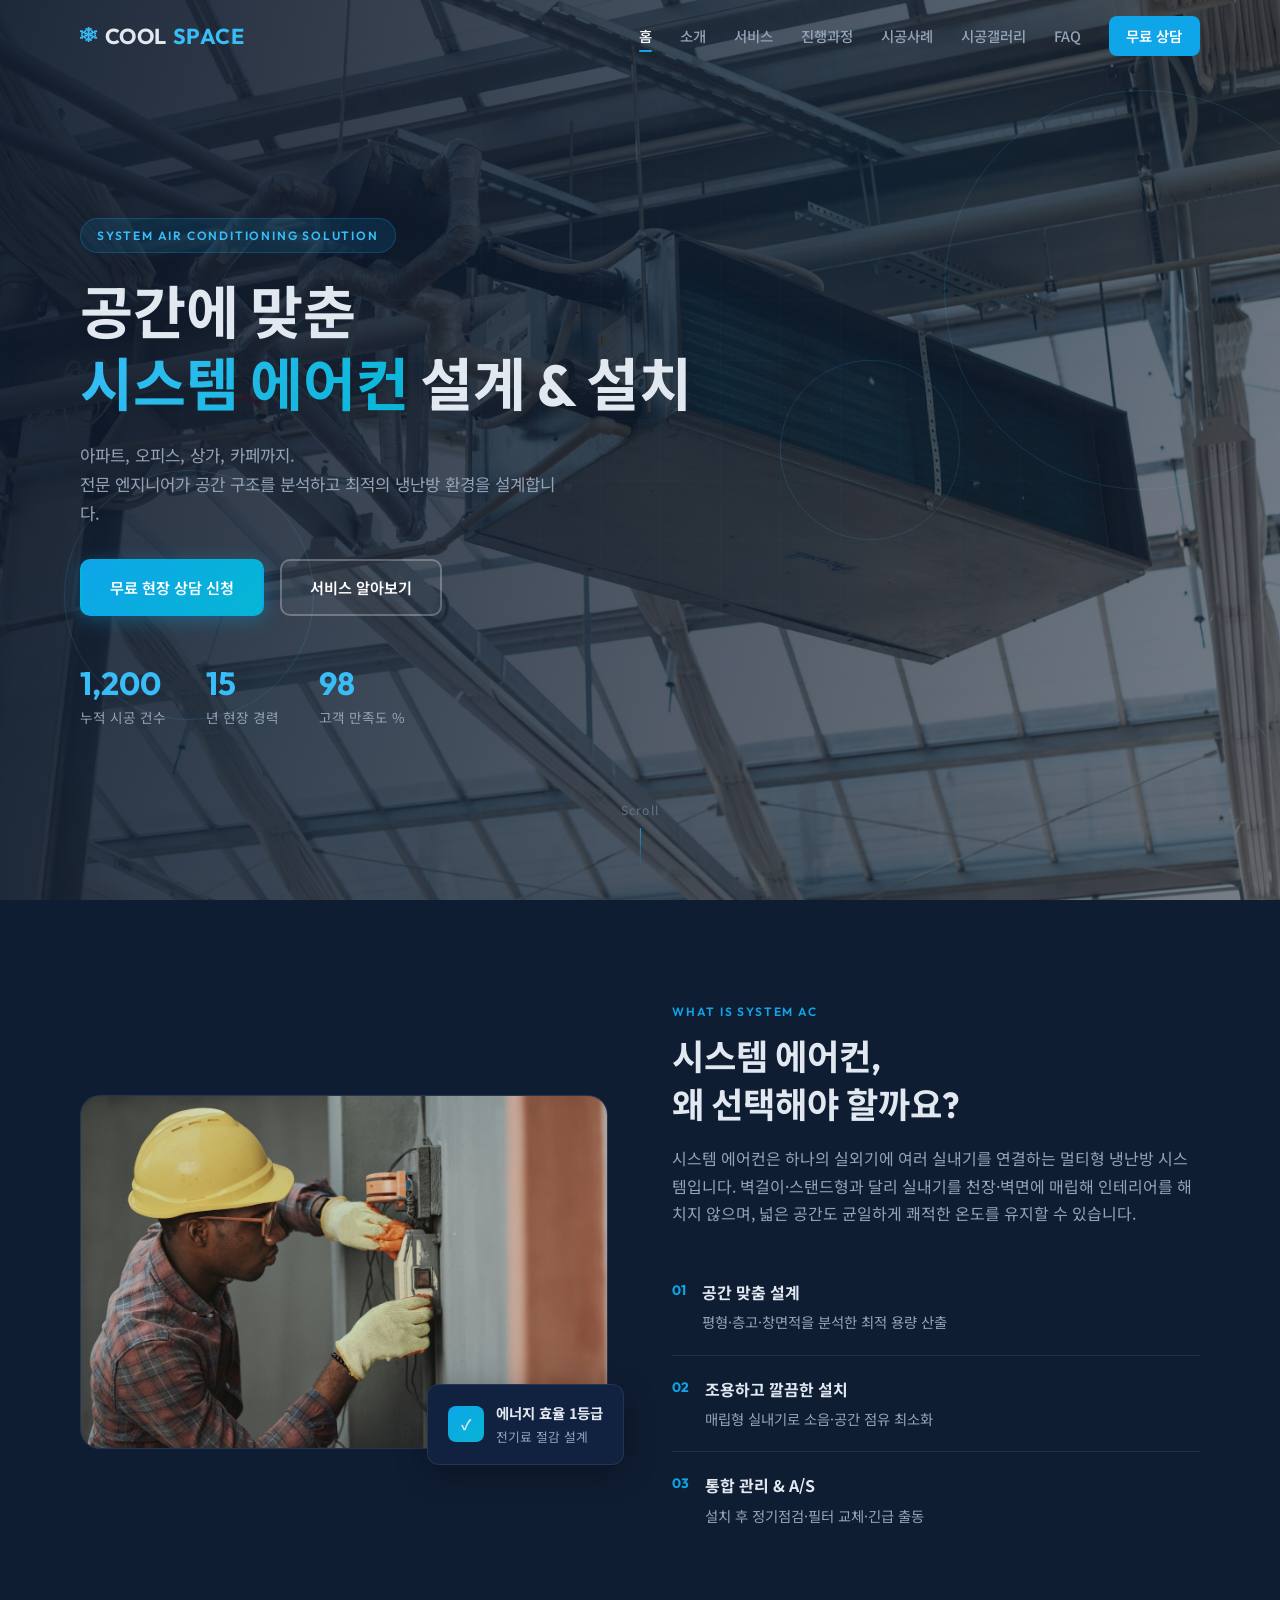
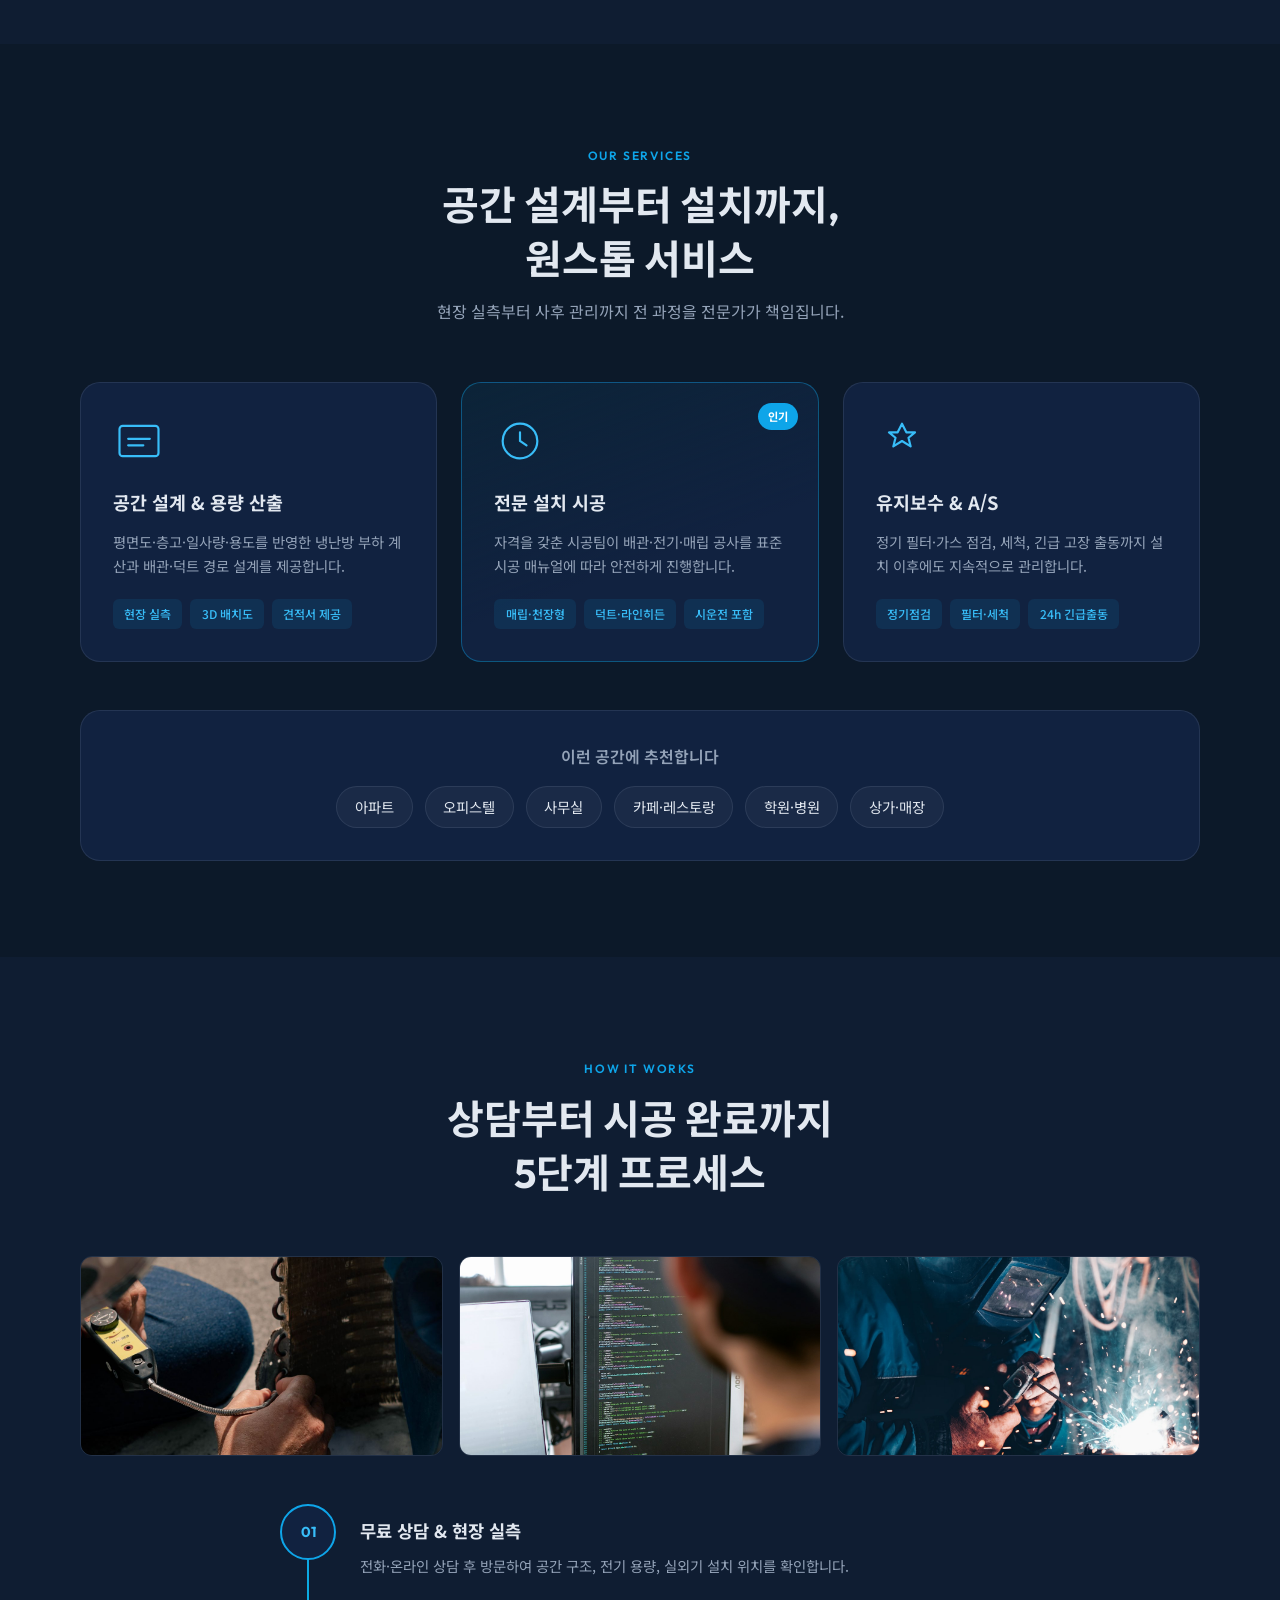
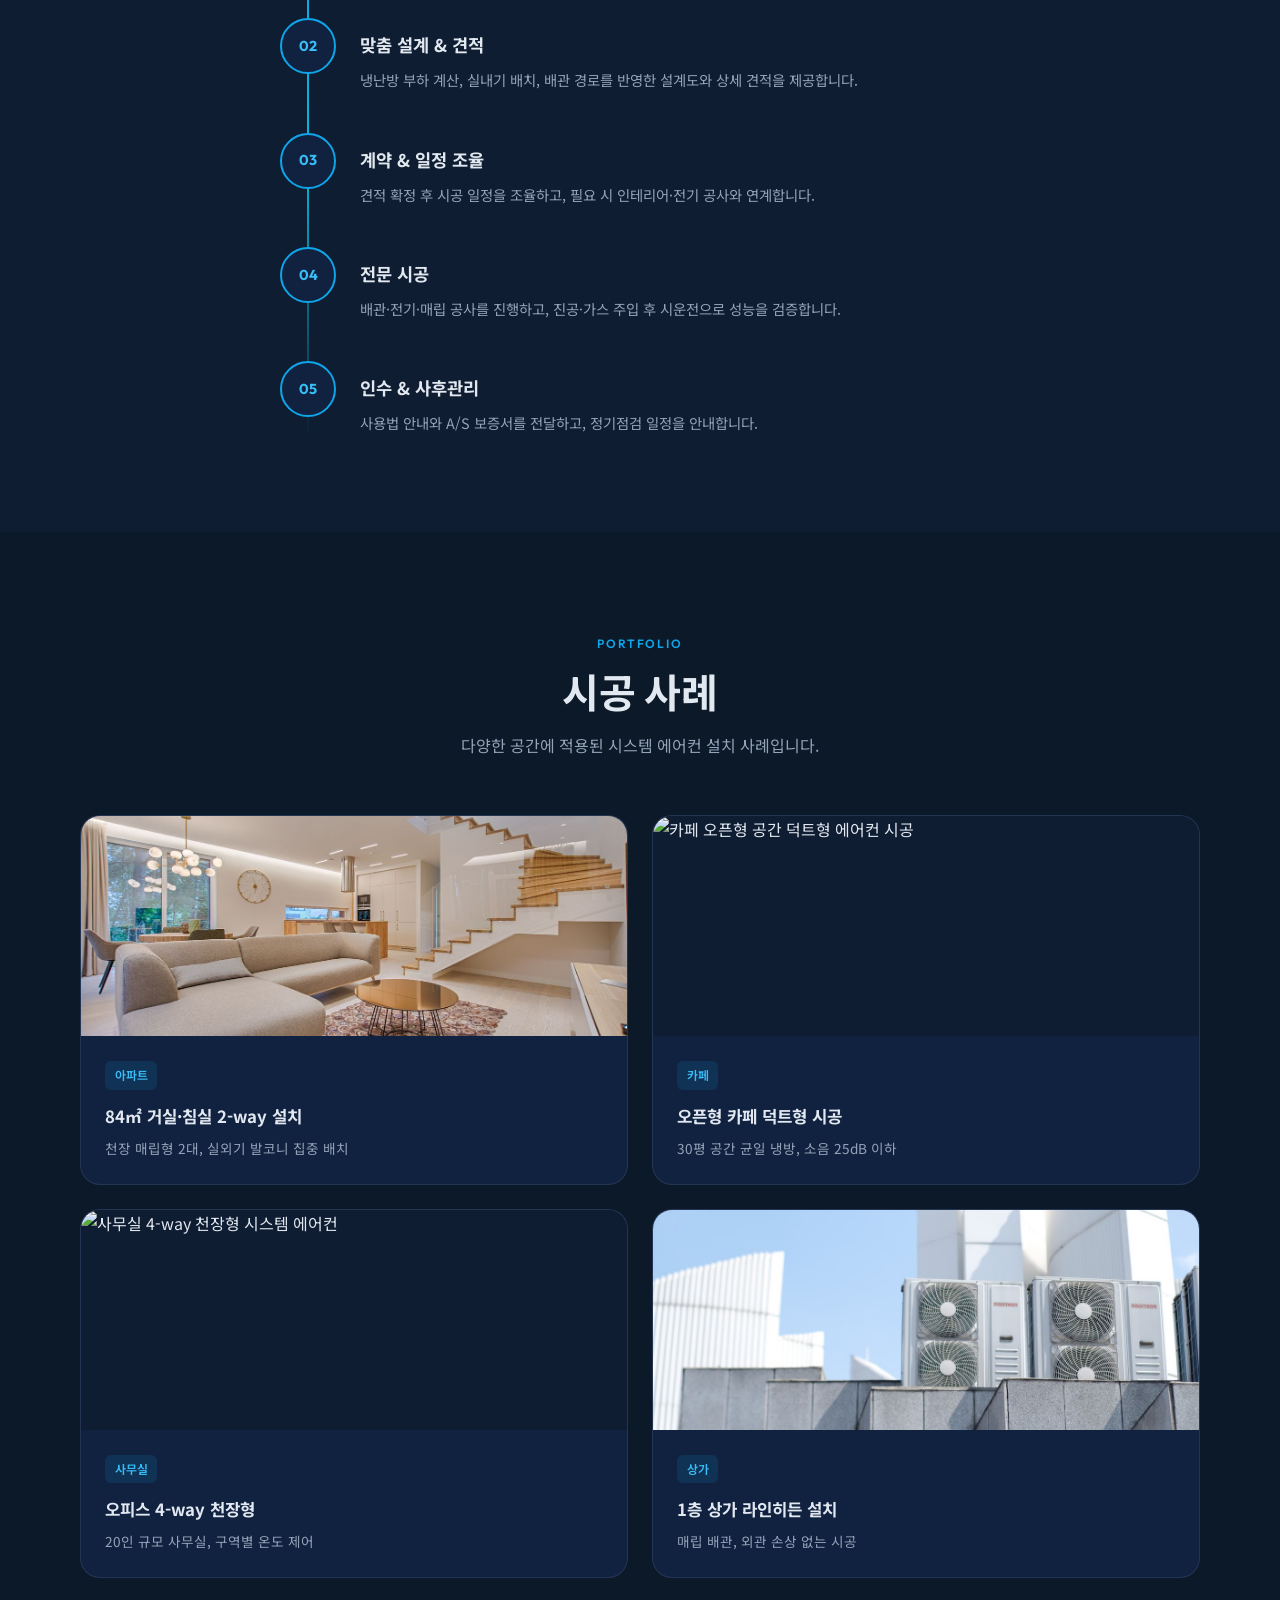
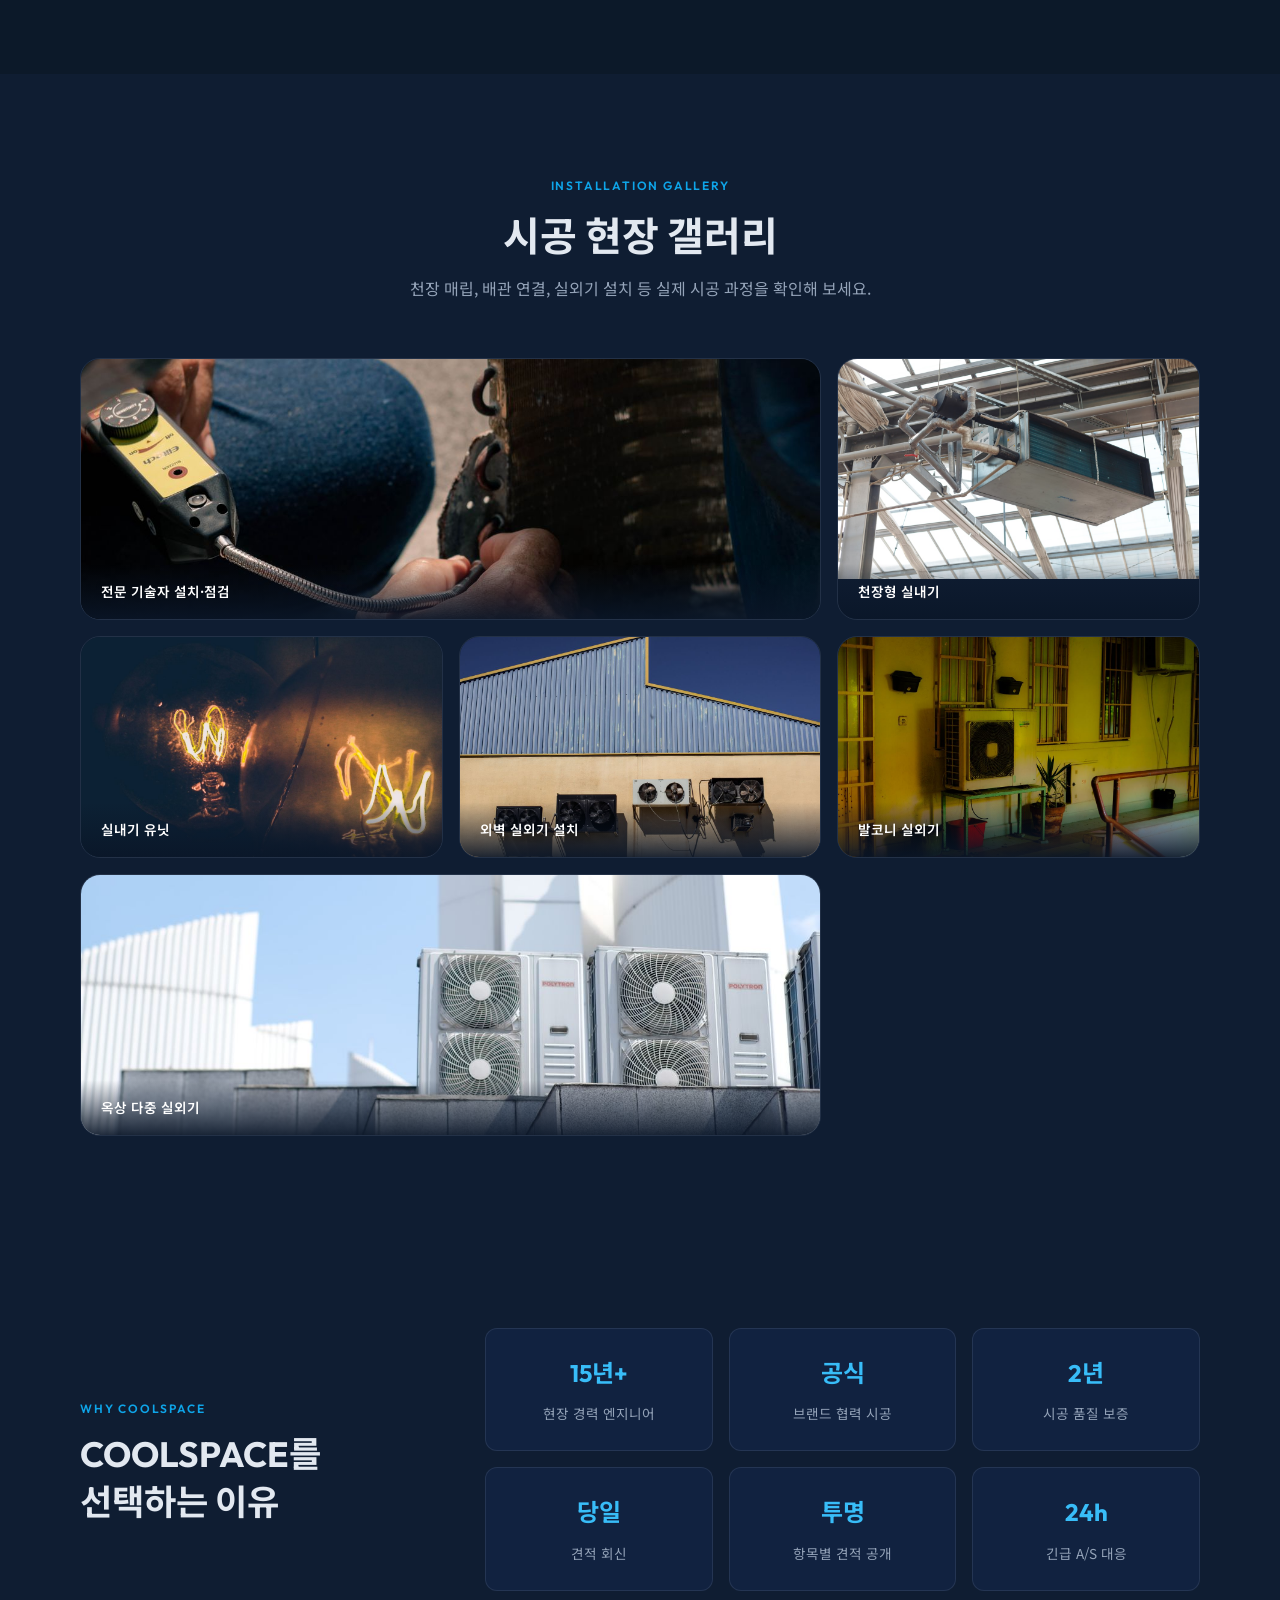
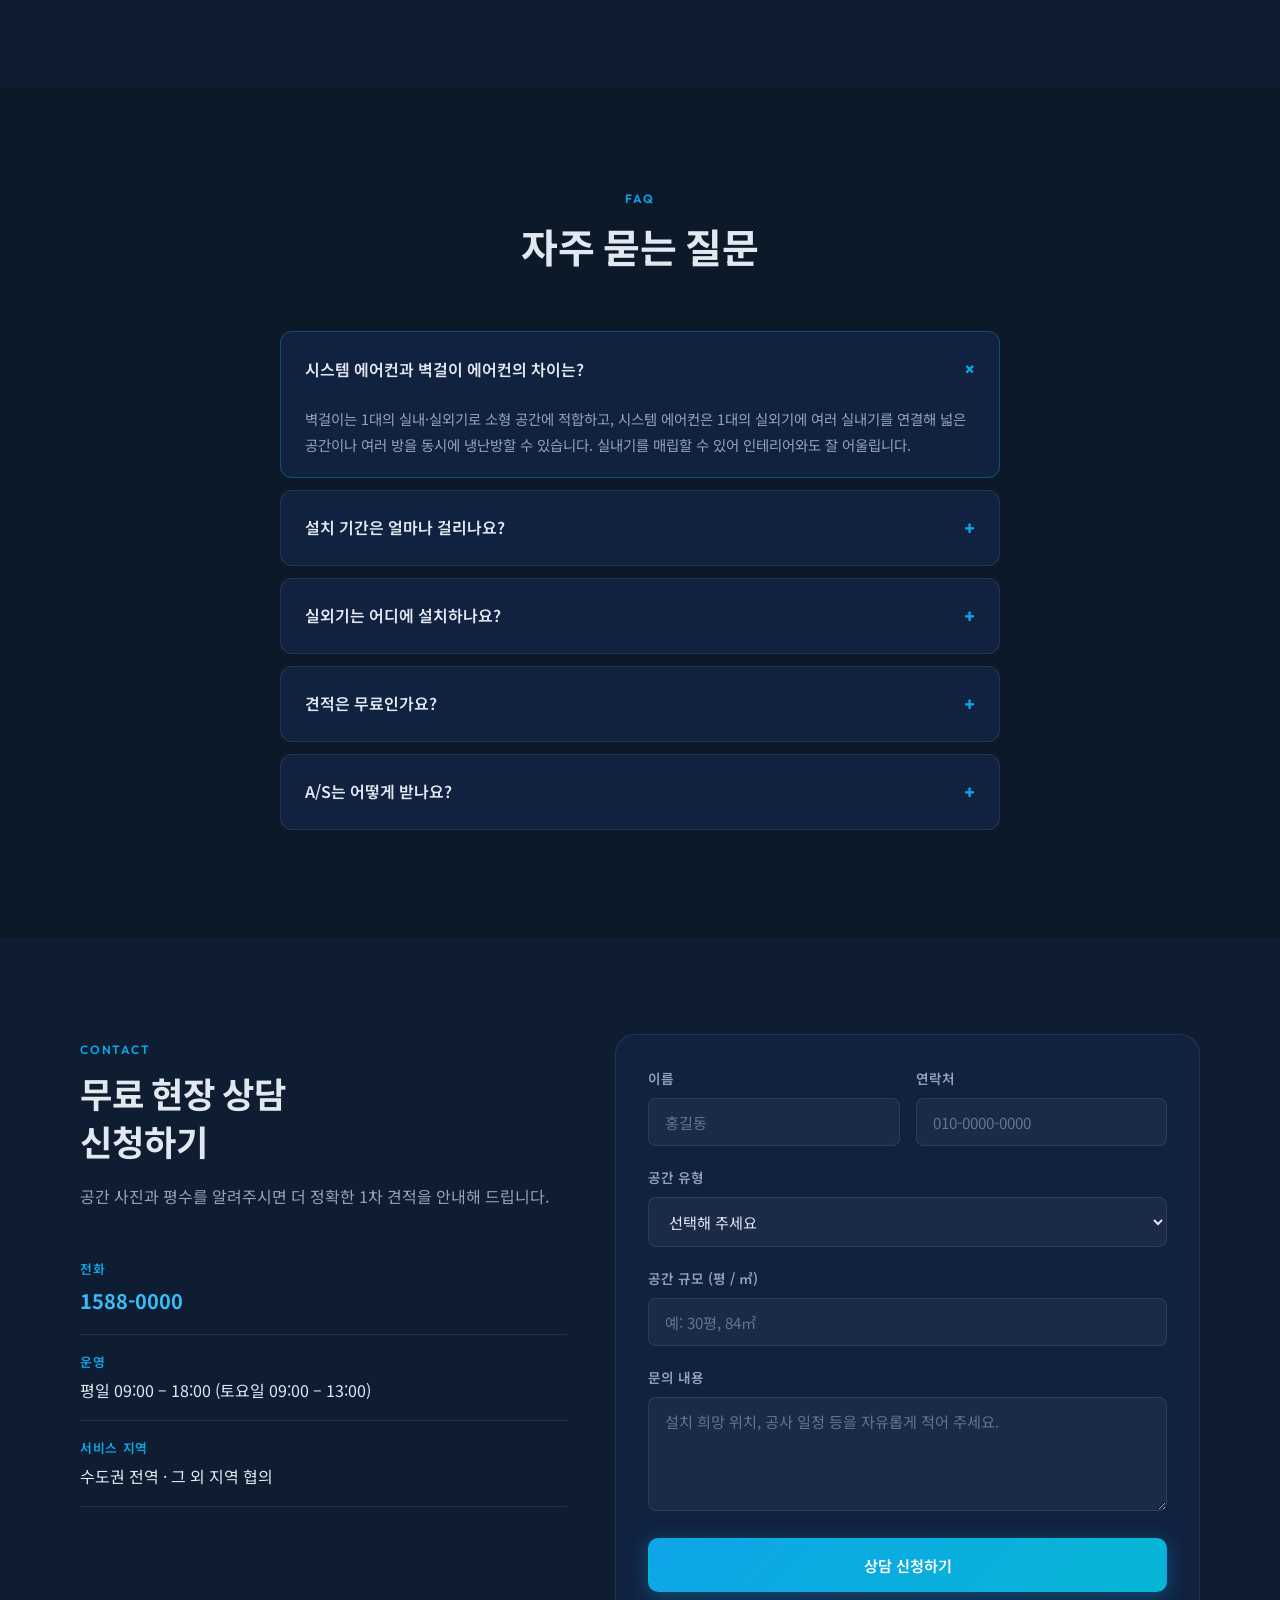
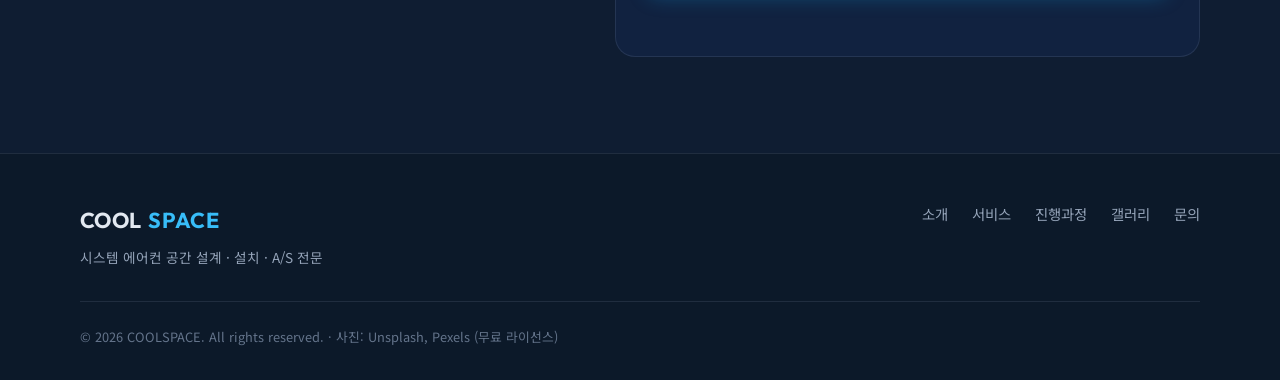
==== index.html @ fd76d3e7 "Add system air conditioner landing page with installation gallery." ====
<!DOCTYPE html>
<html lang="ko">
<head>
  <meta charset="UTF-8">
  <meta name="viewport" content="width=device-width, initial-scale=1.0">
  <meta name="description" content="시스템 에어컨 공간 설계부터 설치, A/S까지. 주거·상업 공간 맞춤 냉난방 솔루션을 제공합니다.">
  <title>시스템 에어컨 공간 설계 &amp; 설치 | COOLSPACE</title>
  <link rel="preconnect" href="https://fonts.googleapis.com">
  <link rel="preconnect" href="https://fonts.gstatic.com" crossorigin>
  <link href="https://fonts.googleapis.com/css2?family=Noto+Sans+KR:wght@400;500;600;700;900&family=Outfit:wght@400;500;600;700&display=swap" rel="stylesheet">
  <link rel="stylesheet" href="style.css">
</head>
<body>
  <header class="header" id="header">
    <div class="container header-inner">
      <a href="#home" class="logo">
        <span class="logo-icon" aria-hidden="true">❄</span>
        COOL<span>SPACE</span>
      </a>
      <button class="menu-toggle" id="menuToggle" aria-label="메뉴 열기" aria-expanded="false">
        <span></span>
        <span></span>
        <span></span>
      </button>
      <nav class="nav" id="nav">
        <a href="#home" class="nav-link active">홈</a>
        <a href="#about" class="nav-link">소개</a>
        <a href="#services" class="nav-link">서비스</a>
        <a href="#process" class="nav-link">진행과정</a>
        <a href="#portfolio" class="nav-link">시공사례</a>
        <a href="#gallery" class="nav-link">시공갤러리</a>
        <a href="#faq" class="nav-link">FAQ</a>
        <a href="#contact" class="nav-link nav-cta">무료 상담</a>
      </nav>
    </div>
  </header>

  <main>
    <section id="home" class="hero">
      <div class="hero-bg" aria-hidden="true">
        <img class="hero-photo" src="images/hero.jpg" alt="천장형 HVAC 시스템 에어컨 실내기 설치">
        <div class="hero-gradient"></div>
        <div class="hero-grid"></div>
        <div class="air-flow air-flow-1"></div>
        <div class="air-flow air-flow-2"></div>
        <div class="air-flow air-flow-3"></div>
      </div>
      <div class="container hero-content">
        <p class="hero-badge">SYSTEM AIR CONDITIONING SOLUTION</p>
        <h1>공간에 맞춘<br><em>시스템 에어컨</em> 설계 &amp; 설치</h1>
        <p class="hero-desc">
          아파트, 오피스, 상가, 카페까지.<br>
          전문 엔지니어가 공간 구조를 분석하고 최적의 냉난방 환경을 설계합니다.
        </p>
        <div class="hero-actions">
          <a href="#contact" class="btn btn-primary">무료 현장 상담 신청</a>
          <a href="#services" class="btn btn-outline">서비스 알아보기</a>
        </div>
        <div class="hero-stats">
          <div class="stat">
            <strong data-count="1200">0</strong>
            <span>누적 시공 건수</span>
          </div>
          <div class="stat">
            <strong data-count="15">0</strong>
            <span>년 현장 경력</span>
          </div>
          <div class="stat">
            <strong data-count="98">0</strong>
            <span>고객 만족도 %</span>
          </div>
        </div>
      </div>
      <div class="scroll-hint">
        <span>Scroll</span>
        <div class="scroll-line"></div>
      </div>
    </section>

    <section id="about" class="section about">
      <div class="container">
        <div class="about-grid">
          <div class="about-visual">
            <div class="about-card about-card-main">
              <img class="about-photo" src="images/about-ceiling.jpg" alt="천장 매립형 시스템 에어컨 실내기 설치" loading="lazy">
            </div>
            <div class="about-card about-card-float">
              <span class="float-icon">✓</span>
              <div>
                <strong>에너지 효율 1등급</strong>
                <p>전기료 절감 설계</p>
              </div>
            </div>
          </div>
          <div class="about-text">
            <span class="section-label">WHAT IS SYSTEM AC</span>
            <h2>시스템 에어컨,<br>왜 선택해야 할까요?</h2>
            <p>
              시스템 에어컨은 하나의 실외기에 여러 실내기를 연결하는
              멀티형 냉난방 시스템입니다. 벽걸이·스탠드형과 달리
              실내기를 천장·벽면에 매립해 인테리어를 해치지 않으며,
              넓은 공간도 균일하게 쾌적한 온도를 유지할 수 있습니다.
            </p>
            <ul class="about-list">
              <li>
                <span class="list-icon">01</span>
                <div>
                  <strong>공간 맞춤 설계</strong>
                  <p>평형·층고·창면적을 분석한 최적 용량 산출</p>
                </div>
              </li>
              <li>
                <span class="list-icon">02</span>
                <div>
                  <strong>조용하고 깔끔한 설치</strong>
                  <p>매립형 실내기로 소음·공간 점유 최소화</p>
                </div>
              </li>
              <li>
                <span class="list-icon">03</span>
                <div>
                  <strong>통합 관리 &amp; A/S</strong>
                  <p>설치 후 정기점검·필터 교체·긴급 출동</p>
                </div>
              </li>
            </ul>
          </div>
        </div>
      </div>
    </section>

    <section id="services" class="section services">
      <div class="container">
        <div class="section-header">
          <span class="section-label">OUR SERVICES</span>
          <h2>공간 설계부터 설치까지,<br>원스톱 서비스</h2>
          <p>현장 실측부터 사후 관리까지 전 과정을 전문가가 책임집니다.</p>
        </div>
        <div class="services-grid">
          <article class="service-card">
            <div class="service-icon">
              <svg viewBox="0 0 48 48" fill="none" aria-hidden="true">
                <rect x="6" y="10" width="36" height="28" rx="3" stroke="currentColor" stroke-width="2"/>
                <path d="M14 22h20M14 28h14" stroke="currentColor" stroke-width="2" stroke-linecap="round"/>
              </svg>
            </div>
            <h3>공간 설계 &amp; 용량 산출</h3>
            <p>평면도·층고·일사량·용도를 반영한 냉난방 부하 계산과 배관·덕트 경로 설계를 제공합니다.</p>
            <ul class="service-tags">
              <li>현장 실측</li>
              <li>3D 배치도</li>
              <li>견적서 제공</li>
            </ul>
          </article>
          <article class="service-card featured">
            <div class="service-badge">인기</div>
            <div class="service-icon">
              <svg viewBox="0 0 48 48" fill="none" aria-hidden="true">
                <circle cx="24" cy="24" r="16" stroke="currentColor" stroke-width="2"/>
                <path d="M24 16v8l6 4" stroke="currentColor" stroke-width="2" stroke-linecap="round"/>
              </svg>
            </div>
            <h3>전문 설치 시공</h3>
            <p>자격을 갖춘 시공팀이 배관·전기·매립 공사를 표준 시공 매뉴얼에 따라 안전하게 진행합니다.</p>
            <ul class="service-tags">
              <li>매립·천장형</li>
              <li>덕트·라인히든</li>
              <li>시운전 포함</li>
            </ul>
          </article>
          <article class="service-card">
            <div class="service-icon">
              <svg viewBox="0 0 48 48" fill="none" aria-hidden="true">
                <path d="M24 8l4 8h8l-6 5 2 8-8-5-8 5 2-8-6-5h8z" stroke="currentColor" stroke-width="2" stroke-linejoin="round"/>
              </svg>
            </div>
            <h3>유지보수 &amp; A/S</h3>
            <p>정기 필터·가스 점검, 세척, 긴급 고장 출동까지 설치 이후에도 지속적으로 관리합니다.</p>
            <ul class="service-tags">
              <li>정기점검</li>
              <li>필터·세척</li>
              <li>24h 긴급출동</li>
            </ul>
          </article>
        </div>
        <div class="space-types">
          <h3>이런 공간에 추천합니다</h3>
          <div class="space-tags">
            <span>아파트</span>
            <span>오피스텔</span>
            <span>사무실</span>
            <span>카페·레스토랑</span>
            <span>학원·병원</span>
            <span>상가·매장</span>
          </div>
        </div>
      </div>
    </section>

    <section id="process" class="section process">
      <div class="container">
        <div class="section-header">
          <span class="section-label">HOW IT WORKS</span>
          <h2>상담부터 시공 완료까지<br>5단계 프로세스</h2>
        </div>
        <div class="process-showcase">
          <img src="images/process-install.jpg" alt="전문 기술자의 시스템 에어컨 설치 작업" loading="lazy">
          <img src="images/process-duct.jpg" alt="배관 및 덕트 연결 시공" loading="lazy">
          <img src="images/duct-work.jpg" alt="천장 내부 배관 매립 작업" loading="lazy">
        </div>
        <div class="process-timeline">
          <div class="process-step">
            <div class="step-num">01</div>
            <div class="step-content">
              <h3>무료 상담 &amp; 현장 실측</h3>
              <p>전화·온라인 상담 후 방문하여 공간 구조, 전기 용량, 실외기 설치 위치를 확인합니다.</p>
            </div>
          </div>
          <div class="process-step">
            <div class="step-num">02</div>
            <div class="step-content">
              <h3>맞춤 설계 &amp; 견적</h3>
              <p>냉난방 부하 계산, 실내기 배치, 배관 경로를 반영한 설계도와 상세 견적을 제공합니다.</p>
            </div>
          </div>
          <div class="process-step">
            <div class="step-num">03</div>
            <div class="step-content">
              <h3>계약 &amp; 일정 조율</h3>
              <p>견적 확정 후 시공 일정을 조율하고, 필요 시 인테리어·전기 공사와 연계합니다.</p>
            </div>
          </div>
          <div class="process-step">
            <div class="step-num">04</div>
            <div class="step-content">
              <h3>전문 시공</h3>
              <p>배관·전기·매립 공사를 진행하고, 진공·가스 주입 후 시운전으로 성능을 검증합니다.</p>
            </div>
          </div>
          <div class="process-step">
            <div class="step-num">05</div>
            <div class="step-content">
              <h3>인수 &amp; 사후관리</h3>
              <p>사용법 안내와 A/S 보증서를 전달하고, 정기점검 일정을 안내합니다.</p>
            </div>
          </div>
        </div>
      </div>
    </section>

    <section id="portfolio" class="section portfolio">
      <div class="container">
        <div class="section-header">
          <span class="section-label">PORTFOLIO</span>
          <h2>시공 사례</h2>
          <p>다양한 공간에 적용된 시스템 에어컨 설치 사례입니다.</p>
        </div>
        <div class="portfolio-grid">
          <article class="portfolio-item">
            <img class="portfolio-img" src="images/portfolio-apartment.jpg" alt="아파트 거실 천장형 시스템 에어컨 설치" loading="lazy">
            <div class="portfolio-info">
              <span class="portfolio-tag">아파트</span>
              <h3>84㎡ 거실·침실 2-way 설치</h3>
              <p>천장 매립형 2대, 실외기 발코니 집중 배치</p>
            </div>
          </article>
          <article class="portfolio-item">
            <img class="portfolio-img" src="images/portfolio-cafe.jpg" alt="카페 오픈형 공간 덕트형 에어컨 시공" loading="lazy">
            <div class="portfolio-info">
              <span class="portfolio-tag">카페</span>
              <h3>오픈형 카페 덕트형 시공</h3>
              <p>30평 공간 균일 냉방, 소음 25dB 이하</p>
            </div>
          </article>
          <article class="portfolio-item">
            <img class="portfolio-img" src="images/portfolio-office.jpg" alt="사무실 4-way 천장형 시스템 에어컨" loading="lazy">
            <div class="portfolio-info">
              <span class="portfolio-tag">사무실</span>
              <h3>오피스 4-way 천장형</h3>
              <p>20인 규모 사무실, 구역별 온도 제어</p>
            </div>
          </article>
          <article class="portfolio-item">
            <img class="portfolio-img" src="images/portfolio-commercial.jpg" alt="상가 옥상 실외기 다중 설치" loading="lazy">
            <div class="portfolio-info">
              <span class="portfolio-tag">상가</span>
              <h3>1층 상가 라인히든 설치</h3>
              <p>매립 배관, 외관 손상 없는 시공</p>
            </div>
          </article>
        </div>
      </div>
    </section>

    <section id="gallery" class="section gallery">
      <div class="container">
        <div class="section-header">
          <span class="section-label">INSTALLATION GALLERY</span>
          <h2>시공 현장 갤러리</h2>
          <p>천장 매립, 배관 연결, 실외기 설치 등 실제 시공 과정을 확인해 보세요.</p>
        </div>
        <div class="gallery-grid">
          <figure class="gallery-item gallery-item-wide">
            <img src="images/gallery-ac-technician.jpg" alt="전문 기술자가 에어컨 유닛을 점검하고 설치하는 모습" loading="lazy">
            <figcaption>전문 기술자 설치·점검</figcaption>
          </figure>
          <figure class="gallery-item">
            <img src="images/gallery-ac-ceiling.jpg" alt="천장에 매립된 HVAC 시스템 에어컨 실내기" loading="lazy">
            <figcaption>천장형 실내기</figcaption>
          </figure>
          <figure class="gallery-item">
            <img src="images/gallery-ac-closeup.jpg" alt="에어컨 실내기 유닛 클로즈업" loading="lazy">
            <figcaption>실내기 유닛</figcaption>
          </figure>
          <figure class="gallery-item">
            <img src="images/gallery-ac-outdoor-wall.jpg" alt="건물 외벽에 설치된 산업용 에어컨 실외기" loading="lazy">
            <figcaption>외벽 실외기 설치</figcaption>
          </figure>
          <figure class="gallery-item">
            <img src="images/gallery-ac-balcony.jpg" alt="발코니에 설치된 주거용 에어컨 실외기" loading="lazy">
            <figcaption>발코니 실외기</figcaption>
          </figure>
          <figure class="gallery-item gallery-item-wide">
            <img src="images/gallery-ac-rooftop.jpg" alt="옥상에 배치된 다중 에어컨 실외기 유닛" loading="lazy">
            <figcaption>옥상 다중 실외기</figcaption>
          </figure>
        </div>
      </div>
    </section>

    <section class="section benefits">
      <div class="container">
        <div class="benefits-grid">
          <div class="benefits-text">
            <span class="section-label">WHY COOLSPACE</span>
            <h2>COOLSPACE를<br>선택하는 이유</h2>
          </div>
          <div class="benefits-cards">
            <div class="benefit-card">
              <strong>15년+</strong>
              <span>현장 경력 엔지니어</span>
            </div>
            <div class="benefit-card">
              <strong>공식</strong>
              <span>브랜드 협력 시공</span>
            </div>
            <div class="benefit-card">
              <strong>2년</strong>
              <span>시공 품질 보증</span>
            </div>
            <div class="benefit-card">
              <strong>당일</strong>
              <span>견적 회신</span>
            </div>
            <div class="benefit-card">
              <strong>투명</strong>
              <span>항목별 견적 공개</span>
            </div>
            <div class="benefit-card">
              <strong>24h</strong>
              <span>긴급 A/S 대응</span>
            </div>
          </div>
        </div>
      </div>
    </section>

    <section id="faq" class="section faq">
      <div class="container">
        <div class="section-header">
          <span class="section-label">FAQ</span>
          <h2>자주 묻는 질문</h2>
        </div>
        <div class="faq-list">
          <details class="faq-item" open>
            <summary>시스템 에어컨과 벽걸이 에어컨의 차이는?</summary>
            <p>벽걸이는 1대의 실내·실외기로 소형 공간에 적합하고, 시스템 에어컨은 1대의 실외기에 여러 실내기를 연결해 넓은 공간이나 여러 방을 동시에 냉난방할 수 있습니다. 실내기를 매립할 수 있어 인테리어와도 잘 어울립니다.</p>
          </details>
          <details class="faq-item">
            <summary>설치 기간은 얼마나 걸리나요?</summary>
            <p>일반 가정(2~3대)은 1~2일, 상업 공간은 규모에 따라 3~7일 정도 소요됩니다. 인테리어 공사와 병행하는 경우 일정을 사전에 조율합니다.</p>
          </details>
          <details class="faq-item">
            <summary>실외기는 어디에 설치하나요?</summary>
            <p>아파트는 보통 베란다·발코니, 단독주택은 외벽·옥상, 상가는 옥상·후면 공간 등을 활용합니다. 현장 실측 시 소음·진동·배수를 고려해 최적 위치를 제안합니다.</p>
          </details>
          <details class="faq-item">
            <summary>견적은 무료인가요?</summary>
            <p>네, 현장 실측 및 견적 상담은 무료입니다. 공간 규모와 설치 대수, 배관 길이 등에 따라 항목별로 투명하게 안내해 드립니다.</p>
          </details>
          <details class="faq-item">
            <summary>A/S는 어떻게 받나요?</summary>
            <p>시공 완료 후 2년 품질 보증을 제공하며, 제조사 보증과 별도로 정기점검·긴급 출동 서비스를 선택하실 수 있습니다.</p>
          </details>
        </div>
      </div>
    </section>

    <section id="contact" class="section contact">
      <div class="container">
        <div class="contact-grid">
          <div class="contact-info">
            <span class="section-label">CONTACT</span>
            <h2>무료 현장 상담<br>신청하기</h2>
            <p>공간 사진과 평수를 알려주시면 더 정확한 1차 견적을 안내해 드립니다.</p>
            <ul class="contact-details">
              <li>
                <span class="contact-label">전화</span>
                <a href="tel:1588-0000">1588-0000</a>
              </li>
              <li>
                <span class="contact-label">운영</span>
                <span>평일 09:00 – 18:00 (토요일 09:00 – 13:00)</span>
              </li>
              <li>
                <span class="contact-label">서비스 지역</span>
                <span>수도권 전역 · 그 외 지역 협의</span>
              </li>
            </ul>
          </div>
          <form class="contact-form" id="contactForm" novalidate>
            <div class="form-row">
              <div class="form-group">
                <label for="name">이름</label>
                <input type="text" id="name" name="name" placeholder="홍길동" required>
              </div>
              <div class="form-group">
                <label for="phone">연락처</label>
                <input type="tel" id="phone" name="phone" placeholder="010-0000-0000" required>
              </div>
            </div>
            <div class="form-group">
              <label for="space">공간 유형</label>
              <select id="space" name="space" required>
                <option value="">선택해 주세요</option>
                <option value="apartment">아파트·오피스텔</option>
                <option value="office">사무실</option>
                <option value="commercial">상가·매장</option>
                <option value="cafe">카페·음식점</option>
                <option value="other">기타</option>
              </select>
            </div>
            <div class="form-group">
              <label for="area">공간 규모 (평 / ㎡)</label>
              <input type="text" id="area" name="area" placeholder="예: 30평, 84㎡">
            </div>
            <div class="form-group">
              <label for="message">문의 내용</label>
              <textarea id="message" name="message" rows="4" placeholder="설치 희망 위치, 공사 일정 등을 자유롭게 적어 주세요." required></textarea>
            </div>
            <button type="submit" class="btn btn-primary btn-full">상담 신청하기</button>
            <p class="form-note" id="formNote" role="status" aria-live="polite"></p>
          </form>
        </div>
      </div>
    </section>
  </main>

  <footer class="footer">
    <div class="container footer-inner">
      <div class="footer-brand">
        <a href="#home" class="logo">COOL<span>SPACE</span></a>
        <p>시스템 에어컨 공간 설계 · 설치 · A/S 전문</p>
      </div>
      <div class="footer-links">
        <a href="#about">소개</a>
        <a href="#services">서비스</a>
        <a href="#process">진행과정</a>
        <a href="#gallery">갤러리</a>
        <a href="#contact">문의</a>
      </div>
      <p class="footer-copy">&copy; 2026 COOLSPACE. All rights reserved. · 사진: Unsplash, Pexels (무료 라이선스)</p>
    </div>
  </footer>

  <button class="top-btn" id="topBtn" aria-label="맨 위로">
    <svg viewBox="0 0 24 24" fill="none" aria-hidden="true">
      <path d="M12 19V5M5 12l7-7 7 7" stroke="currentColor" stroke-width="2" stroke-linecap="round" stroke-linejoin="round"/>
    </svg>
  </button>

  <script src="script.js"></script>
</body>
</html>
---- style.css ----
/* ===== Variables ===== */
:root {
  --primary: #0ea5e9;
  --primary-dark: #0284c7;
  --primary-light: #38bdf8;
  --accent: #06b6d4;
  --bg-dark: #0c1929;
  --bg-card: #112240;
  --bg-section: #0f1d32;
  --text: #e2e8f0;
  --text-muted: #94a3b8;
  --text-dark: #64748b;
  --white: #ffffff;
  --border: rgba(148, 163, 184, 0.15);
  --glass: rgba(17, 34, 64, 0.75);
  --shadow: 0 8px 32px rgba(0, 0, 0, 0.3);
  --radius: 12px;
  --radius-lg: 20px;
  --transition: 0.3s cubic-bezier(0.4, 0, 0.2, 1);
  --font: 'Noto Sans KR', sans-serif;
  --font-display: 'Outfit', 'Noto Sans KR', sans-serif;
}

/* ===== Reset ===== */
*, *::before, *::after {
  box-sizing: border-box;
  margin: 0;
  padding: 0;
}

html {
  scroll-behavior: smooth;
}

body {
  font-family: var(--font);
  background: var(--bg-dark);
  color: var(--text);
  line-height: 1.7;
  overflow-x: hidden;
}

a {
  color: inherit;
  text-decoration: none;
}

ul {
  list-style: none;
}

img {
  max-width: 100%;
  display: block;
}

.container {
  width: min(1120px, 92vw);
  margin: 0 auto;
}

/* ===== Header ===== */
.header {
  position: fixed;
  top: 0;
  left: 0;
  right: 0;
  z-index: 1000;
  padding: 1rem 0;
  transition: var(--transition);
}

.header.scrolled {
  background: var(--glass);
  backdrop-filter: blur(16px);
  border-bottom: 1px solid var(--border);
  padding: 0.75rem 0;
}

.header-inner {
  display: flex;
  align-items: center;
  justify-content: space-between;
}

.logo {
  font-family: var(--font-display);
  font-size: 1.35rem;
  font-weight: 700;
  letter-spacing: 0.02em;
  display: flex;
  align-items: center;
  gap: 0.4rem;
}

.logo span {
  color: var(--primary-light);
}

.logo-icon {
  font-size: 1.1rem;
}

.nav {
  display: flex;
  align-items: center;
  gap: 1.75rem;
}

.nav-link {
  font-size: 0.9rem;
  font-weight: 500;
  color: var(--text-muted);
  transition: color var(--transition);
  position: relative;
}

.nav-link:hover,
.nav-link.active {
  color: var(--white);
}

.nav-link.active::after {
  content: '';
  position: absolute;
  bottom: -4px;
  left: 0;
  right: 0;
  height: 2px;
  background: var(--primary);
  border-radius: 1px;
}

.nav-cta {
  background: var(--primary);
  color: var(--white) !important;
  padding: 0.5rem 1.1rem;
  border-radius: 8px;
  font-weight: 600;
}

.nav-cta:hover {
  background: var(--primary-dark);
}

.nav-cta::after {
  display: none !important;
}

.menu-toggle {
  display: none;
  flex-direction: column;
  gap: 5px;
  background: none;
  border: none;
  cursor: pointer;
  padding: 4px;
}

.menu-toggle span {
  display: block;
  width: 24px;
  height: 2px;
  background: var(--white);
  transition: var(--transition);
}

.menu-toggle.open span:nth-child(1) {
  transform: rotate(45deg) translate(5px, 5px);
}

.menu-toggle.open span:nth-child(2) {
  opacity: 0;
}

.menu-toggle.open span:nth-child(3) {
  transform: rotate(-45deg) translate(5px, -5px);
}

/* ===== Buttons ===== */
.btn {
  display: inline-flex;
  align-items: center;
  justify-content: center;
  padding: 0.85rem 1.75rem;
  border-radius: 10px;
  font-size: 0.95rem;
  font-weight: 600;
  font-family: var(--font);
  cursor: pointer;
  border: 2px solid transparent;
  transition: var(--transition);
}

.btn-primary {
  background: linear-gradient(135deg, var(--primary), var(--accent));
  color: var(--white);
  box-shadow: 0 4px 20px rgba(14, 165, 233, 0.35);
}

.btn-primary:hover {
  transform: translateY(-2px);
  box-shadow: 0 8px 28px rgba(14, 165, 233, 0.45);
}

.btn-outline {
  border-color: rgba(255, 255, 255, 0.25);
  color: var(--white);
  background: rgba(255, 255, 255, 0.05);
}

.btn-outline:hover {
  border-color: var(--primary-light);
  background: rgba(14, 165, 233, 0.1);
}

.btn-full {
  width: 100%;
}

/* ===== Hero ===== */
.hero {
  position: relative;
  min-height: 100vh;
  display: flex;
  align-items: center;
  padding: 7rem 0 4rem;
  overflow: hidden;
}

.hero-bg {
  position: absolute;
  inset: 0;
  z-index: 0;
}

.hero-photo {
  position: absolute;
  inset: 0;
  width: 100%;
  height: 100%;
  object-fit: cover;
  object-position: center 30%;
}

.hero-gradient {
  position: absolute;
  inset: 0;
  background:
    linear-gradient(105deg, rgba(10, 22, 40, 0.92) 0%, rgba(10, 22, 40, 0.75) 45%, rgba(10, 22, 40, 0.55) 100%),
    radial-gradient(ellipse 80% 60% at 70% 20%, rgba(14, 165, 233, 0.15) 0%, transparent 60%),
    radial-gradient(ellipse 60% 50% at 20% 80%, rgba(6, 182, 212, 0.1) 0%, transparent 55%);
}

.hero-grid {
  position: absolute;
  inset: 0;
  background-image:
    linear-gradient(rgba(14, 165, 233, 0.04) 1px, transparent 1px),
    linear-gradient(90deg, rgba(14, 165, 233, 0.04) 1px, transparent 1px);
  background-size: 60px 60px;
  mask-image: radial-gradient(ellipse 70% 70% at 50% 50%, black 20%, transparent 80%);
}

.air-flow {
  position: absolute;
  border-radius: 50%;
  border: 1px solid rgba(56, 189, 248, 0.15);
  animation: pulse-ring 4s ease-in-out infinite;
}

.air-flow-1 {
  width: 400px;
  height: 400px;
  top: 10%;
  right: -5%;
  animation-delay: 0s;
}

.air-flow-2 {
  width: 250px;
  height: 250px;
  bottom: 20%;
  left: 5%;
  animation-delay: 1.5s;
}

.air-flow-3 {
  width: 180px;
  height: 180px;
  top: 40%;
  right: 25%;
  animation-delay: 3s;
}

@keyframes pulse-ring {
  0%, 100% { transform: scale(1); opacity: 0.4; }
  50% { transform: scale(1.08); opacity: 0.7; }
}

.hero-content {
  position: relative;
  z-index: 1;
}

.hero-badge {
  display: inline-block;
  font-family: var(--font-display);
  font-size: 0.75rem;
  font-weight: 600;
  letter-spacing: 0.15em;
  color: var(--primary-light);
  background: rgba(14, 165, 233, 0.12);
  border: 1px solid rgba(14, 165, 233, 0.25);
  padding: 0.4rem 1rem;
  border-radius: 100px;
  margin-bottom: 1.5rem;
}

.hero h1 {
  font-family: var(--font-display);
  font-size: clamp(2.2rem, 5.5vw, 3.6rem);
  font-weight: 700;
  line-height: 1.25;
  margin-bottom: 1.25rem;
}

.hero h1 em {
  font-style: normal;
  background: linear-gradient(135deg, var(--primary-light), var(--accent));
  -webkit-background-clip: text;
  -webkit-text-fill-color: transparent;
  background-clip: text;
}

.hero-desc {
  font-size: 1.05rem;
  color: var(--text-muted);
  margin-bottom: 2rem;
  max-width: 480px;
}

.hero-actions {
  display: flex;
  flex-wrap: wrap;
  gap: 1rem;
  margin-bottom: 3rem;
}

.hero-stats {
  display: flex;
  gap: 2.5rem;
  flex-wrap: wrap;
}

.stat strong {
  display: block;
  font-family: var(--font-display);
  font-size: 2rem;
  font-weight: 700;
  color: var(--primary-light);
  line-height: 1.2;
}

.stat span {
  font-size: 0.85rem;
  color: var(--text-muted);
}

.scroll-hint {
  position: absolute;
  bottom: 2rem;
  left: 50%;
  transform: translateX(-50%);
  display: flex;
  flex-direction: column;
  align-items: center;
  gap: 0.5rem;
  color: var(--text-dark);
  font-size: 0.75rem;
  letter-spacing: 0.1em;
  z-index: 1;
}

.scroll-line {
  width: 1px;
  height: 40px;
  background: linear-gradient(to bottom, var(--primary), transparent);
  animation: scroll-bounce 2s ease-in-out infinite;
}

@keyframes scroll-bounce {
  0%, 100% { transform: scaleY(1); opacity: 1; }
  50% { transform: scaleY(0.6); opacity: 0.5; }
}

/* ===== Sections ===== */
.section {
  padding: 6rem 0;
}

.section-label {
  display: inline-block;
  font-family: var(--font-display);
  font-size: 0.75rem;
  font-weight: 600;
  letter-spacing: 0.15em;
  color: var(--primary);
  margin-bottom: 0.75rem;
}

.section-header {
  text-align: center;
  margin-bottom: 3.5rem;
}

.section-header h2 {
  font-family: var(--font-display);
  font-size: clamp(1.75rem, 4vw, 2.5rem);
  font-weight: 700;
  line-height: 1.35;
  margin-bottom: 0.75rem;
}

.section-header p {
  color: var(--text-muted);
  max-width: 520px;
  margin: 0 auto;
}

/* ===== About ===== */
.about {
  background: var(--bg-section);
}

.about-grid {
  display: grid;
  grid-template-columns: 1fr 1fr;
  gap: 4rem;
  align-items: center;
}

.about-visual {
  position: relative;
}

.about-card-main {
  background: var(--bg-card);
  border: 1px solid var(--border);
  border-radius: var(--radius-lg);
  overflow: hidden;
  min-height: 320px;
}

.about-photo {
  width: 100%;
  height: 100%;
  min-height: 320px;
  object-fit: cover;
  display: block;
}

.about-card-float {
  position: absolute;
  bottom: -1rem;
  right: -1rem;
  background: var(--bg-card);
  border: 1px solid var(--border);
  border-radius: var(--radius);
  padding: 1rem 1.25rem;
  display: flex;
  align-items: center;
  gap: 0.75rem;
  box-shadow: var(--shadow);
}

.float-icon {
  width: 36px;
  height: 36px;
  background: linear-gradient(135deg, var(--primary), var(--accent));
  border-radius: 8px;
  display: flex;
  align-items: center;
  justify-content: center;
  font-weight: 700;
  font-size: 0.9rem;
}

.about-card-float strong {
  display: block;
  font-size: 0.9rem;
}

.about-card-float p {
  font-size: 0.8rem;
  color: var(--text-muted);
}

.about-text h2 {
  font-family: var(--font-display);
  font-size: clamp(1.6rem, 3.5vw, 2.2rem);
  font-weight: 700;
  line-height: 1.35;
  margin-bottom: 1rem;
}

.about-text > p {
  color: var(--text-muted);
  margin-bottom: 2rem;
}

.about-list li {
  display: flex;
  gap: 1rem;
  padding: 1.25rem 0;
  border-bottom: 1px solid var(--border);
}

.about-list li:last-child {
  border-bottom: none;
}

.list-icon {
  font-family: var(--font-display);
  font-size: 0.85rem;
  font-weight: 700;
  color: var(--primary);
  flex-shrink: 0;
}

.about-list strong {
  display: block;
  margin-bottom: 0.25rem;
}

.about-list p {
  font-size: 0.9rem;
  color: var(--text-muted);
}

/* ===== Services ===== */
.services-grid {
  display: grid;
  grid-template-columns: repeat(3, 1fr);
  gap: 1.5rem;
  margin-bottom: 3rem;
}

.service-card {
  background: var(--bg-card);
  border: 1px solid var(--border);
  border-radius: var(--radius-lg);
  padding: 2rem;
  transition: var(--transition);
  position: relative;
}

.service-card:hover {
  border-color: rgba(14, 165, 233, 0.35);
  transform: translateY(-4px);
  box-shadow: var(--shadow);
}

.service-card.featured {
  border-color: rgba(14, 165, 233, 0.4);
  background: linear-gradient(160deg, rgba(14, 165, 233, 0.08) 0%, var(--bg-card) 60%);
}

.service-badge {
  position: absolute;
  top: 1.25rem;
  right: 1.25rem;
  font-size: 0.7rem;
  font-weight: 700;
  background: var(--primary);
  color: var(--white);
  padding: 0.25rem 0.6rem;
  border-radius: 100px;
}

.service-icon {
  width: 52px;
  height: 52px;
  color: var(--primary-light);
  margin-bottom: 1.25rem;
}

.service-icon svg {
  width: 100%;
  height: 100%;
}

.service-card h3 {
  font-size: 1.15rem;
  font-weight: 700;
  margin-bottom: 0.75rem;
}

.service-card > p {
  font-size: 0.9rem;
  color: var(--text-muted);
  margin-bottom: 1.25rem;
}

.service-tags {
  display: flex;
  flex-wrap: wrap;
  gap: 0.5rem;
}

.service-tags li {
  font-size: 0.75rem;
  font-weight: 500;
  color: var(--primary-light);
  background: rgba(14, 165, 233, 0.1);
  padding: 0.3rem 0.7rem;
  border-radius: 6px;
}

.space-types {
  text-align: center;
  padding: 2rem;
  background: var(--bg-card);
  border: 1px solid var(--border);
  border-radius: var(--radius-lg);
}

.space-types h3 {
  font-size: 1rem;
  font-weight: 600;
  margin-bottom: 1rem;
  color: var(--text-muted);
}

.space-tags {
  display: flex;
  flex-wrap: wrap;
  justify-content: center;
  gap: 0.75rem;
}

.space-tags span {
  padding: 0.5rem 1.1rem;
  background: rgba(255, 255, 255, 0.04);
  border: 1px solid var(--border);
  border-radius: 100px;
  font-size: 0.9rem;
  transition: var(--transition);
}

.space-tags span:hover {
  border-color: var(--primary);
  color: var(--primary-light);
}

/* ===== Process ===== */
.process {
  background: var(--bg-section);
}

.process-showcase {
  display: grid;
  grid-template-columns: repeat(3, 1fr);
  gap: 1rem;
  margin-bottom: 3rem;
}

.process-showcase img {
  width: 100%;
  height: 200px;
  object-fit: cover;
  border-radius: var(--radius);
  border: 1px solid var(--border);
  transition: var(--transition);
}

.process-showcase img:hover {
  transform: scale(1.02);
  border-color: rgba(14, 165, 233, 0.4);
}

.process-timeline {
  max-width: 720px;
  margin: 0 auto;
  position: relative;
}

.process-timeline::before {
  content: '';
  position: absolute;
  left: 27px;
  top: 0;
  bottom: 0;
  width: 2px;
  background: linear-gradient(to bottom, var(--primary), var(--accent), transparent);
}

.process-step {
  display: flex;
  gap: 1.5rem;
  padding-bottom: 2.5rem;
  position: relative;
}

.process-step:last-child {
  padding-bottom: 0;
}

.step-num {
  flex-shrink: 0;
  width: 56px;
  height: 56px;
  background: var(--bg-card);
  border: 2px solid var(--primary);
  border-radius: 50%;
  display: flex;
  align-items: center;
  justify-content: center;
  font-family: var(--font-display);
  font-weight: 700;
  font-size: 0.9rem;
  color: var(--primary-light);
  z-index: 1;
}

.step-content h3 {
  font-size: 1.1rem;
  font-weight: 700;
  margin-bottom: 0.5rem;
  padding-top: 0.75rem;
}

.step-content p {
  font-size: 0.9rem;
  color: var(--text-muted);
}

/* ===== Portfolio ===== */
.portfolio-grid {
  display: grid;
  grid-template-columns: repeat(2, 1fr);
  gap: 1.5rem;
}

.portfolio-item {
  background: var(--bg-card);
  border: 1px solid var(--border);
  border-radius: var(--radius-lg);
  overflow: hidden;
  transition: var(--transition);
}

.portfolio-item:hover {
  transform: translateY(-4px);
  box-shadow: var(--shadow);
  border-color: rgba(14, 165, 233, 0.3);
}

.portfolio-img {
  width: 100%;
  height: 220px;
  object-fit: cover;
  display: block;
  background: var(--bg-section);
}

.portfolio-info {
  padding: 1.5rem;
}

.portfolio-tag {
  display: inline-block;
  font-size: 0.75rem;
  font-weight: 600;
  color: var(--primary-light);
  background: rgba(14, 165, 233, 0.12);
  padding: 0.25rem 0.6rem;
  border-radius: 6px;
  margin-bottom: 0.75rem;
}

.portfolio-info h3 {
  font-size: 1.05rem;
  font-weight: 700;
  margin-bottom: 0.4rem;
}

.portfolio-info p {
  font-size: 0.85rem;
  color: var(--text-muted);
}

/* ===== Gallery ===== */
.gallery {
  background: var(--bg-section);
}

.gallery-grid {
  display: grid;
  grid-template-columns: repeat(3, 1fr);
  gap: 1rem;
}

.gallery-item {
  position: relative;
  border-radius: var(--radius-lg);
  overflow: hidden;
  border: 1px solid var(--border);
  margin: 0;
  transition: var(--transition);
}

.gallery-item:hover {
  transform: translateY(-4px);
  box-shadow: var(--shadow);
  border-color: rgba(14, 165, 233, 0.35);
}

.gallery-item img {
  width: 100%;
  height: 220px;
  object-fit: cover;
  display: block;
  transition: transform 0.5s ease;
}

.gallery-item:hover img {
  transform: scale(1.05);
}

.gallery-item-wide {
  grid-column: span 2;
}

.gallery-item-wide img {
  height: 260px;
}

.gallery-item figcaption {
  position: absolute;
  bottom: 0;
  left: 0;
  right: 0;
  padding: 1rem 1.25rem;
  background: linear-gradient(to top, rgba(10, 22, 40, 0.9), transparent);
  font-size: 0.85rem;
  font-weight: 600;
  color: var(--white);
}

/* ===== Benefits ===== */
.benefits {
  background: var(--bg-section);
}

.benefits-grid {
  display: grid;
  grid-template-columns: 1fr 2fr;
  gap: 3rem;
  align-items: center;
}

.benefits-text h2 {
  font-family: var(--font-display);
  font-size: clamp(1.6rem, 3.5vw, 2.2rem);
  font-weight: 700;
  line-height: 1.35;
}

.benefits-cards {
  display: grid;
  grid-template-columns: repeat(3, 1fr);
  gap: 1rem;
}

.benefit-card {
  background: var(--bg-card);
  border: 1px solid var(--border);
  border-radius: var(--radius);
  padding: 1.5rem;
  text-align: center;
  transition: var(--transition);
}

.benefit-card:hover {
  border-color: var(--primary);
  background: rgba(14, 165, 233, 0.06);
}

.benefit-card strong {
  display: block;
  font-family: var(--font-display);
  font-size: 1.5rem;
  font-weight: 700;
  color: var(--primary-light);
  margin-bottom: 0.35rem;
}

.benefit-card span {
  font-size: 0.85rem;
  color: var(--text-muted);
}

/* ===== FAQ ===== */
.faq-list {
  max-width: 720px;
  margin: 0 auto;
}

.faq-item {
  background: var(--bg-card);
  border: 1px solid var(--border);
  border-radius: var(--radius);
  margin-bottom: 0.75rem;
  overflow: hidden;
  transition: var(--transition);
}

.faq-item[open] {
  border-color: rgba(14, 165, 233, 0.35);
}

.faq-item summary {
  padding: 1.25rem 1.5rem;
  font-weight: 600;
  cursor: pointer;
  list-style: none;
  display: flex;
  align-items: center;
  justify-content: space-between;
  transition: color var(--transition);
}

.faq-item summary::-webkit-details-marker {
  display: none;
}

.faq-item summary::after {
  content: '+';
  font-family: var(--font-display);
  font-size: 1.25rem;
  color: var(--primary);
  transition: transform var(--transition);
}

.faq-item[open] summary::after {
  transform: rotate(45deg);
}

.faq-item summary:hover {
  color: var(--primary-light);
}

.faq-item p {
  padding: 0 1.5rem 1.25rem;
  font-size: 0.9rem;
  color: var(--text-muted);
  line-height: 1.75;
}

/* ===== Contact ===== */
.contact {
  background: var(--bg-section);
}

.contact-grid {
  display: grid;
  grid-template-columns: 1fr 1.2fr;
  gap: 3rem;
  align-items: start;
}

.contact-info h2 {
  font-family: var(--font-display);
  font-size: clamp(1.6rem, 3.5vw, 2.2rem);
  font-weight: 700;
  line-height: 1.35;
  margin-bottom: 1rem;
}

.contact-info > p {
  color: var(--text-muted);
  margin-bottom: 2rem;
}

.contact-details li {
  display: flex;
  flex-direction: column;
  gap: 0.25rem;
  padding: 1rem 0;
  border-bottom: 1px solid var(--border);
}

.contact-label {
  font-size: 0.8rem;
  font-weight: 600;
  color: var(--primary);
  text-transform: uppercase;
  letter-spacing: 0.05em;
}

.contact-details a {
  font-size: 1.25rem;
  font-weight: 700;
  color: var(--primary-light);
  transition: color var(--transition);
}

.contact-details a:hover {
  color: var(--white);
}

.contact-form {
  background: var(--bg-card);
  border: 1px solid var(--border);
  border-radius: var(--radius-lg);
  padding: 2rem;
}

.form-row {
  display: grid;
  grid-template-columns: 1fr 1fr;
  gap: 1rem;
}

.form-group {
  margin-bottom: 1.25rem;
}

.form-group label {
  display: block;
  font-size: 0.85rem;
  font-weight: 600;
  margin-bottom: 0.5rem;
  color: var(--text-muted);
}

.form-group input,
.form-group select,
.form-group textarea {
  width: 100%;
  padding: 0.75rem 1rem;
  background: rgba(255, 255, 255, 0.04);
  border: 1px solid var(--border);
  border-radius: 8px;
  color: var(--text);
  font-family: var(--font);
  font-size: 0.95rem;
  transition: border-color var(--transition);
}

.form-group input:focus,
.form-group select:focus,
.form-group textarea:focus {
  outline: none;
  border-color: var(--primary);
}

.form-group input::placeholder,
.form-group textarea::placeholder {
  color: var(--text-dark);
}

.form-group select {
  cursor: pointer;
}

.form-group select option {
  background: var(--bg-card);
}

.form-note {
  margin-top: 0.75rem;
  font-size: 0.85rem;
  text-align: center;
  min-height: 1.25rem;
}

.form-note.success {
  color: #34d399;
}

.form-note.error {
  color: #f87171;
}

/* ===== Footer ===== */
.footer {
  padding: 3rem 0 2rem;
  border-top: 1px solid var(--border);
}

.footer-inner {
  display: grid;
  grid-template-columns: 1fr auto;
  gap: 2rem;
  align-items: start;
}

.footer-brand p {
  font-size: 0.85rem;
  color: var(--text-muted);
  margin-top: 0.5rem;
}

.footer-links {
  display: flex;
  gap: 1.5rem;
}

.footer-links a {
  font-size: 0.9rem;
  color: var(--text-muted);
  transition: color var(--transition);
}

.footer-links a:hover {
  color: var(--primary-light);
}

.footer-copy {
  grid-column: 1 / -1;
  font-size: 0.8rem;
  color: var(--text-dark);
  padding-top: 1.5rem;
  border-top: 1px solid var(--border);
}

/* ===== Top Button ===== */
.top-btn {
  position: fixed;
  bottom: 2rem;
  right: 2rem;
  width: 44px;
  height: 44px;
  background: var(--primary);
  color: var(--white);
  border: none;
  border-radius: 10px;
  cursor: pointer;
  display: flex;
  align-items: center;
  justify-content: center;
  opacity: 0;
  visibility: hidden;
  transform: translateY(12px);
  transition: var(--transition);
  z-index: 900;
  box-shadow: 0 4px 16px rgba(14, 165, 233, 0.4);
}

.top-btn.visible {
  opacity: 1;
  visibility: visible;
  transform: translateY(0);
}

.top-btn:hover {
  background: var(--primary-dark);
}

.top-btn svg {
  width: 20px;
  height: 20px;
}

/* ===== Animations ===== */
.fade-in {
  opacity: 0;
  transform: translateY(24px);
  transition: opacity 0.6s ease, transform 0.6s ease;
}

.fade-in.visible {
  opacity: 1;
  transform: translateY(0);
}

/* ===== Responsive ===== */
@media (max-width: 960px) {
  .about-grid,
  .contact-grid,
  .benefits-grid {
    grid-template-columns: 1fr;
    gap: 2.5rem;
  }

  .services-grid {
    grid-template-columns: 1fr;
  }

  .portfolio-grid {
    grid-template-columns: 1fr;
  }

  .gallery-grid {
    grid-template-columns: 1fr 1fr;
  }

  .gallery-item-wide {
    grid-column: span 2;
  }

  .process-showcase {
    grid-template-columns: 1fr;
  }

  .process-showcase img {
    height: 180px;
  }

  .benefits-cards {
    grid-template-columns: repeat(2, 1fr);
  }

  .about-card-float {
    right: 0;
    bottom: -0.5rem;
  }
}

@media (max-width: 768px) {
  .menu-toggle {
    display: flex;
  }

  .nav {
    position: fixed;
    top: 0;
    right: -100%;
    width: min(300px, 85vw);
    height: 100vh;
    background: var(--bg-card);
    flex-direction: column;
    align-items: flex-start;
    padding: 5rem 2rem 2rem;
    gap: 1.25rem;
    border-left: 1px solid var(--border);
    transition: right var(--transition);
  }

  .nav.open {
    right: 0;
  }

  .nav-cta {
    margin-top: 0.5rem;
  }

  .hero-stats {
    gap: 1.5rem;
  }

  .form-row {
    grid-template-columns: 1fr;
  }

  .footer-inner {
    grid-template-columns: 1fr;
  }

  .footer-links {
    flex-wrap: wrap;
  }

  .benefits-cards {
    grid-template-columns: 1fr 1fr;
  }

  .gallery-grid {
    grid-template-columns: 1fr;
  }

  .gallery-item-wide {
    grid-column: span 1;
  }
}

@media (max-width: 480px) {
  .hero-actions {
    flex-direction: column;
  }

  .hero-actions .btn {
    width: 100%;
  }

  .benefits-cards {
    grid-template-columns: 1fr;
  }
}
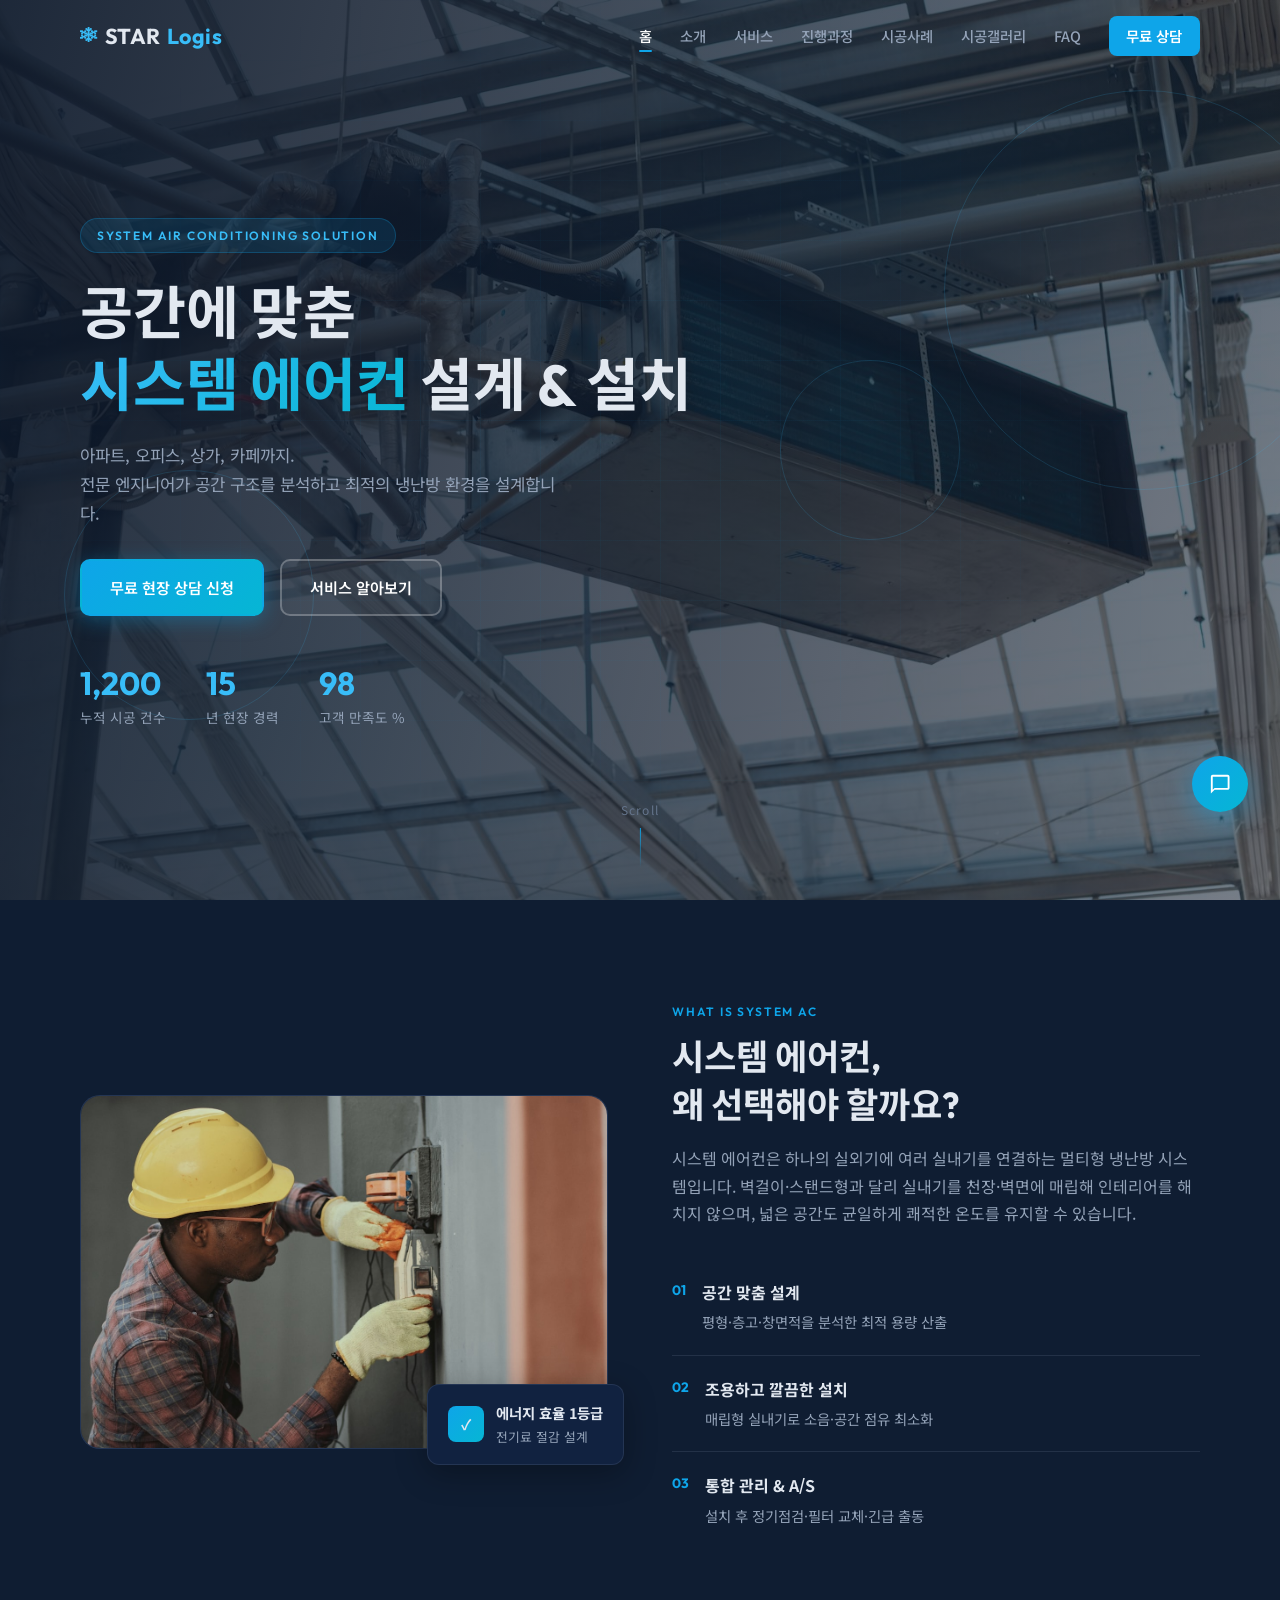
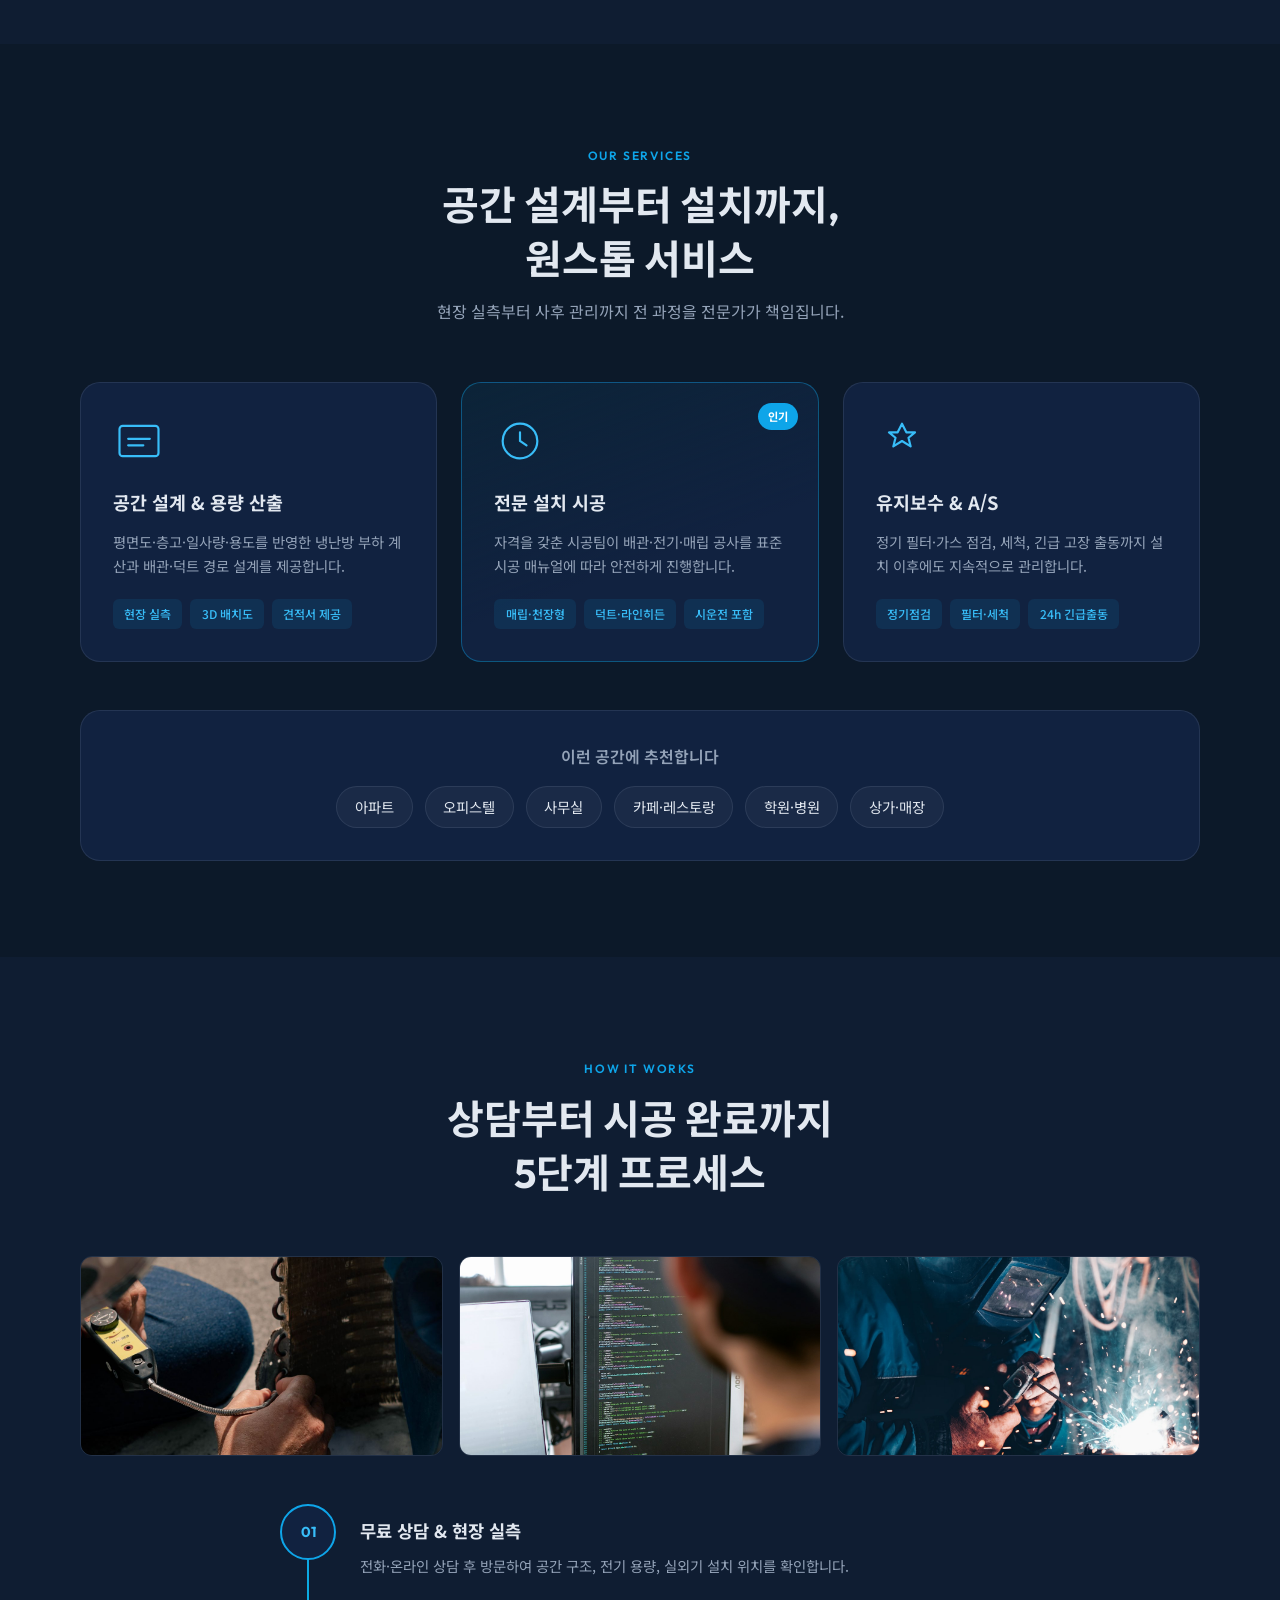
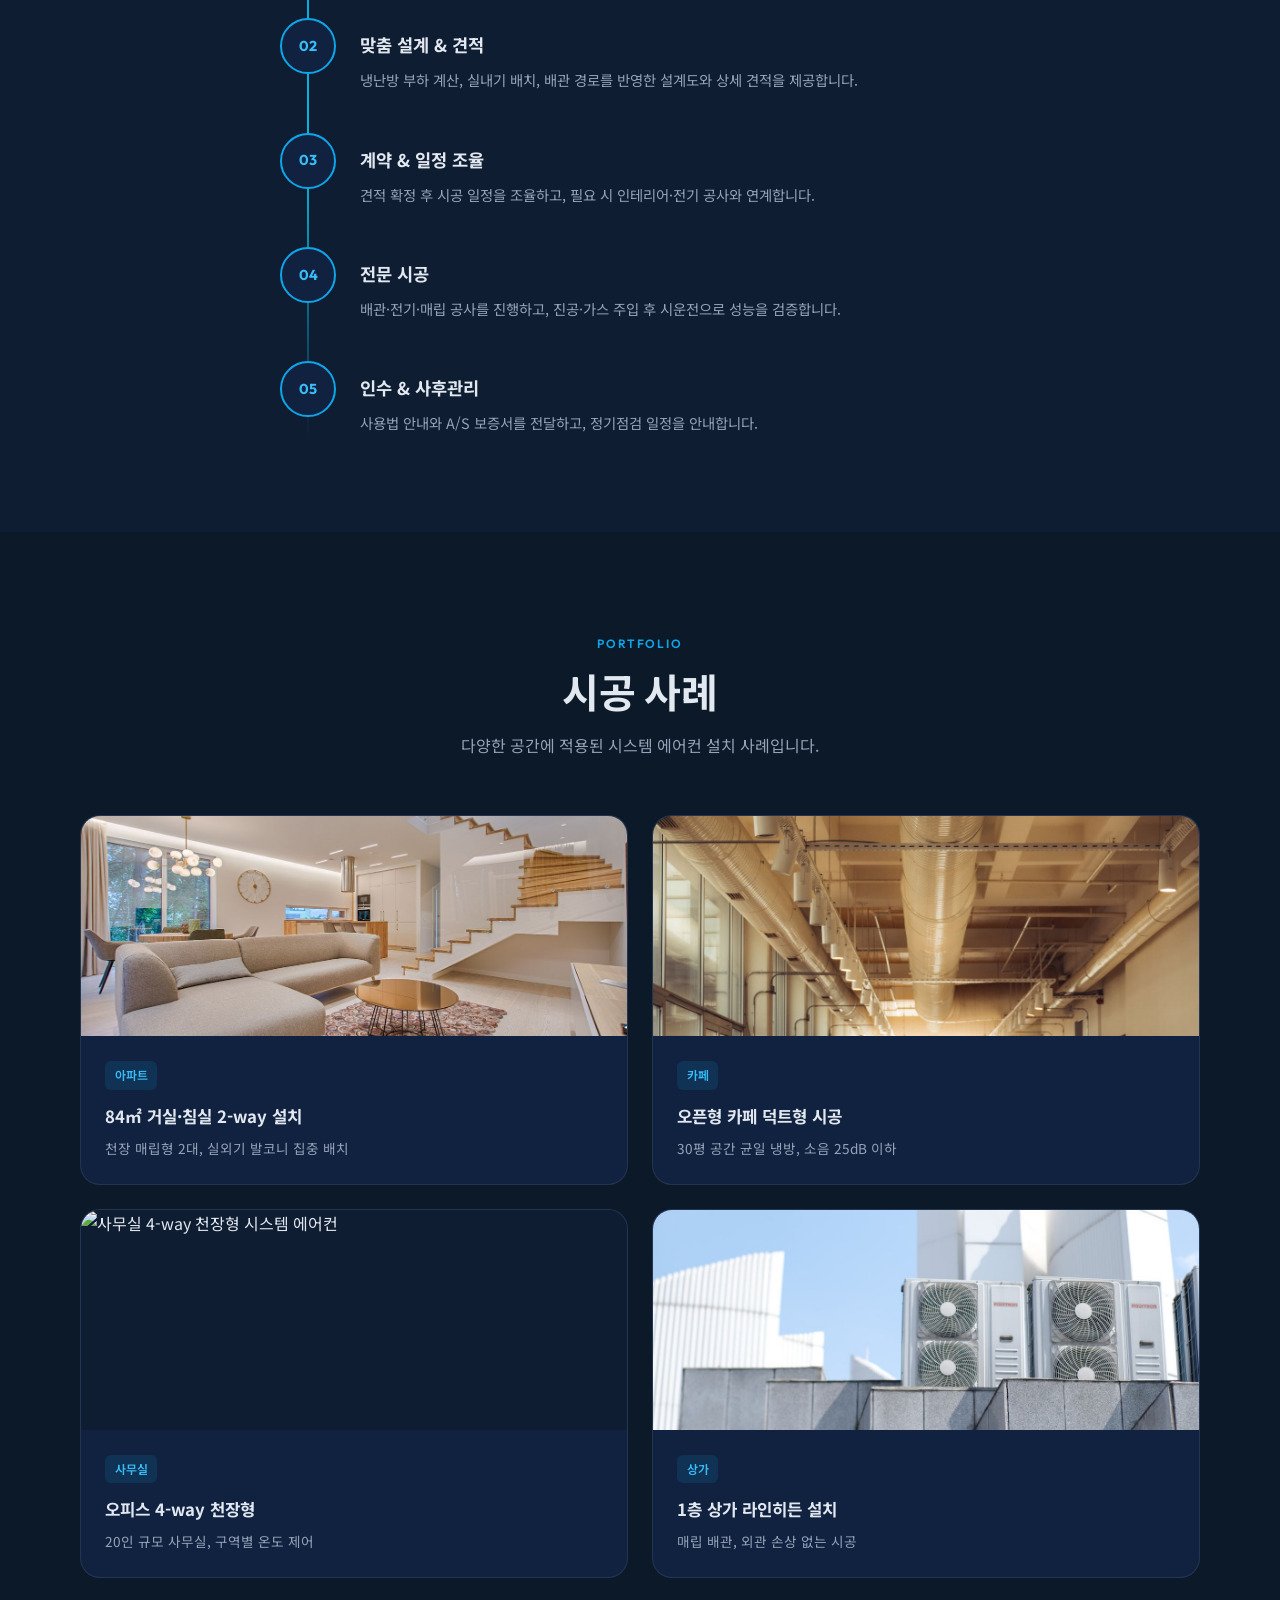
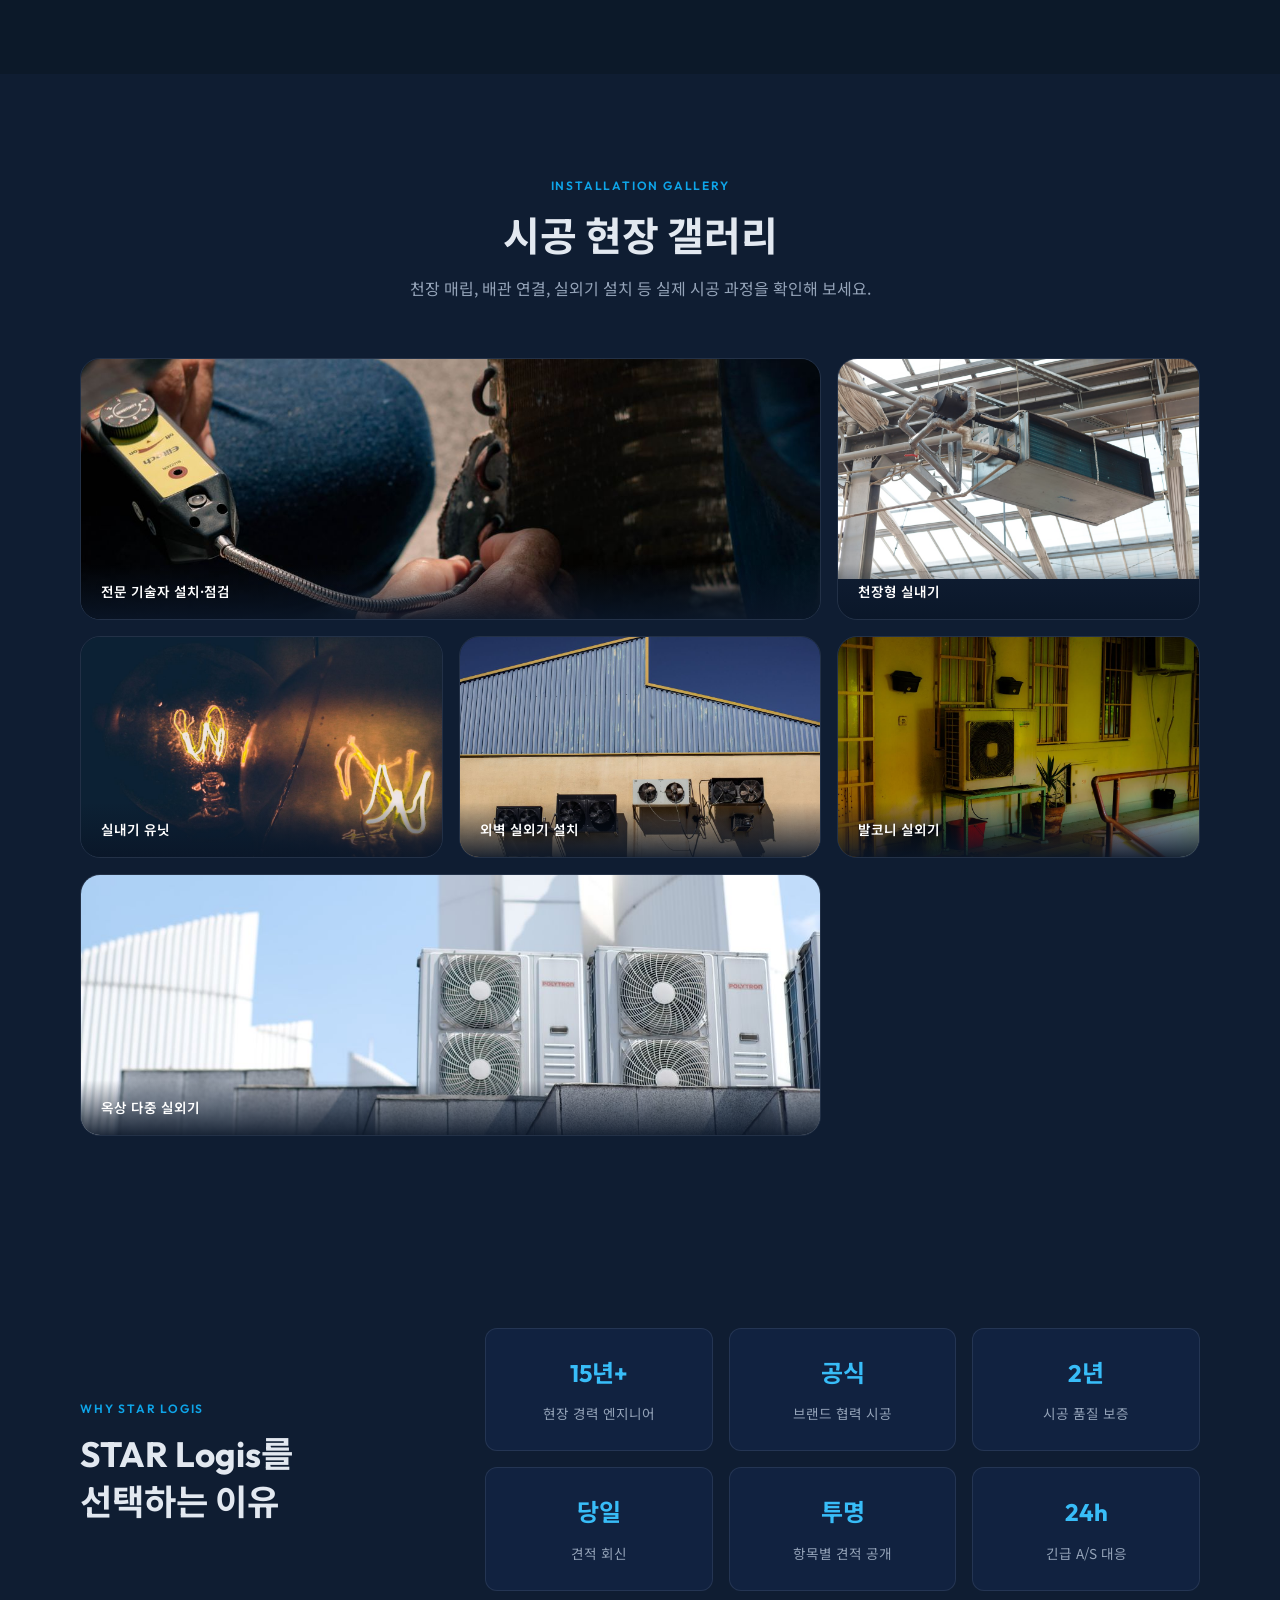
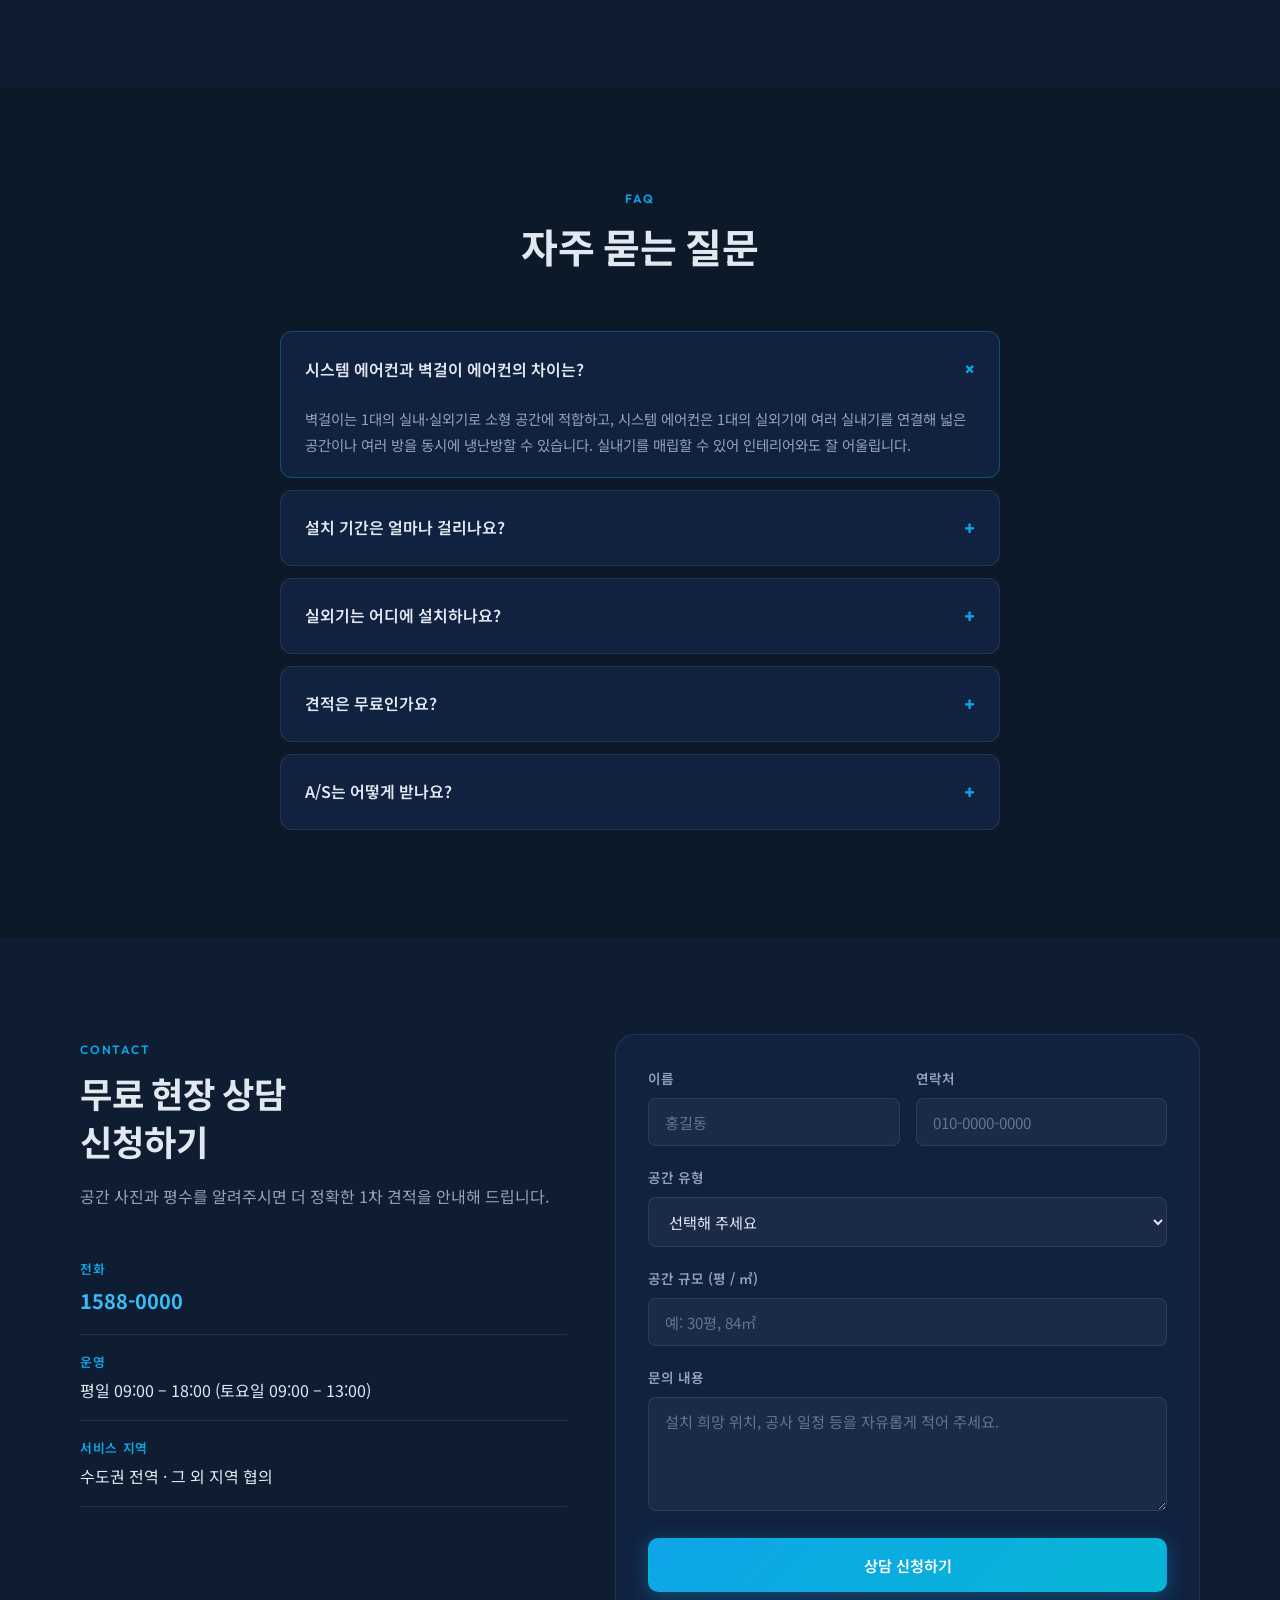
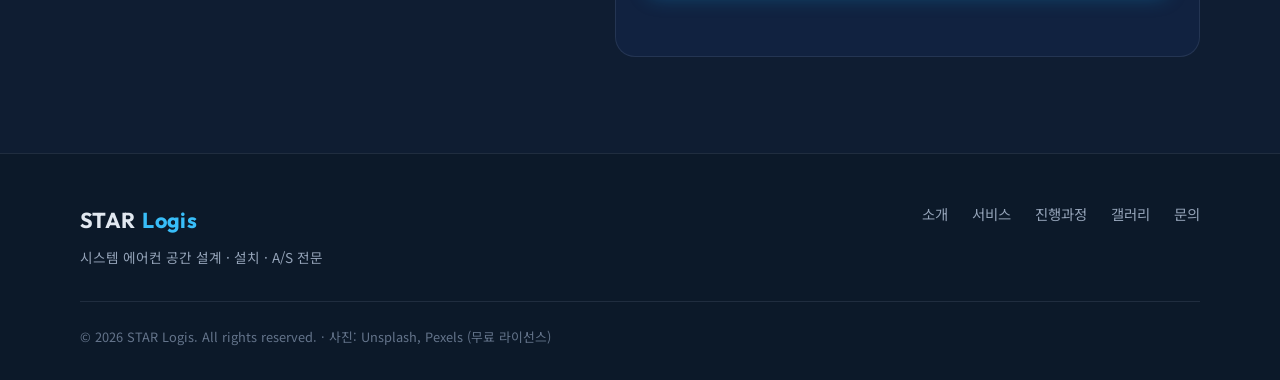
==== commit eed480dc: "Rebrand to STAR Logis, add GPT chatbot, and update cafe duct portfolio photo." ====
--- a/index.html
+++ b/index.html
@@ -4,7 +4,7 @@
   <meta charset="UTF-8">
   <meta name="viewport" content="width=device-width, initial-scale=1.0">
   <meta name="description" content="시스템 에어컨 공간 설계부터 설치, A/S까지. 주거·상업 공간 맞춤 냉난방 솔루션을 제공합니다.">
-  <title>시스템 에어컨 공간 설계 &amp; 설치 | COOLSPACE</title>
+  <title>시스템 에어컨 공간 설계 &amp; 설치 | STAR Logis</title>
   <link rel="preconnect" href="https://fonts.googleapis.com">
   <link rel="preconnect" href="https://fonts.gstatic.com" crossorigin>
   <link href="https://fonts.googleapis.com/css2?family=Noto+Sans+KR:wght@400;500;600;700;900&family=Outfit:wght@400;500;600;700&display=swap" rel="stylesheet">
@@ -15,7 +15,7 @@
     <div class="container header-inner">
       <a href="#home" class="logo">
         <span class="logo-icon" aria-hidden="true">❄</span>
-        COOL<span>SPACE</span>
+        STAR<span>Logis</span>
       </a>
       <button class="menu-toggle" id="menuToggle" aria-label="메뉴 열기" aria-expanded="false">
         <span></span>
@@ -265,7 +265,7 @@
             </div>
           </article>
           <article class="portfolio-item">
-            <img class="portfolio-img" src="images/portfolio-cafe.jpg" alt="카페 오픈형 공간 덕트형 에어컨 시공" loading="lazy">
+            <img class="portfolio-img" src="images/portfolio-cafe.jpg" alt="오픈형 카페 천장 덕트·환기 배관 시공 완료" loading="lazy">
             <div class="portfolio-info">
               <span class="portfolio-tag">카페</span>
               <h3>오픈형 카페 덕트형 시공</h3>
@@ -332,8 +332,8 @@
       <div class="container">
         <div class="benefits-grid">
           <div class="benefits-text">
-            <span class="section-label">WHY COOLSPACE</span>
-            <h2>COOLSPACE를<br>선택하는 이유</h2>
+            <span class="section-label">WHY STAR LOGIS</span>
+            <h2>STAR Logis를<br>선택하는 이유</h2>
           </div>
           <div class="benefits-cards">
             <div class="benefit-card">
@@ -459,7 +459,7 @@
   <footer class="footer">
     <div class="container footer-inner">
       <div class="footer-brand">
-        <a href="#home" class="logo">COOL<span>SPACE</span></a>
+        <a href="#home" class="logo">STAR<span>Logis</span></a>
         <p>시스템 에어컨 공간 설계 · 설치 · A/S 전문</p>
       </div>
       <div class="footer-links">
@@ -469,7 +469,7 @@
         <a href="#gallery">갤러리</a>
         <a href="#contact">문의</a>
       </div>
-      <p class="footer-copy">&copy; 2026 COOLSPACE. All rights reserved. · 사진: Unsplash, Pexels (무료 라이선스)</p>
+      <p class="footer-copy">&copy; 2026 STAR Logis. All rights reserved. · 사진: Unsplash, Pexels (무료 라이선스)</p>
     </div>
   </footer>
 
@@ -479,6 +479,69 @@
     </svg>
   </button>
 
+  <!-- AI 챗봇 (OpenAI GPT API) -->
+  <div class="chatbot" id="chatbot">
+    <button class="chatbot-toggle" id="chatbotToggle" type="button" aria-label="AI 상담 열기" aria-expanded="false" aria-controls="chatbotPanel">
+      <svg class="chatbot-toggle-icon chatbot-toggle-icon--open" viewBox="0 0 24 24" aria-hidden="true">
+        <path d="M20 2H4c-1.1 0-2 .9-2 2v18l4-4h14c1.1 0 2-.9 2-2V4c0-1.1-.9-2-2-2zm0 14H6l-2 2V4h16v12z"/>
+      </svg>
+      <svg class="chatbot-toggle-icon chatbot-toggle-icon--close" viewBox="0 0 24 24" aria-hidden="true">
+        <path d="M19 6.41L17.59 5 12 10.59 6.41 5 5 6.41 10.59 12 5 17.59 6.41 19 12 13.41 17.59 19 19 17.59 13.41 12z"/>
+      </svg>
+    </button>
+
+    <div class="chatbot-panel" id="chatbotPanel" aria-hidden="true" role="dialog" aria-labelledby="chatbotTitle">
+      <header class="chatbot-header">
+        <div class="chatbot-header-text">
+          <p class="chatbot-badge">GPT AI</p>
+          <h3 id="chatbotTitle">STAR Logis AI 상담</h3>
+        </div>
+        <button class="chatbot-settings-btn" id="chatbotSettingsBtn" type="button" aria-label="API 설정" title="API 설정">
+          <svg viewBox="0 0 24 24" aria-hidden="true"><path d="M19.14 12.94c.04-.31.06-.63.06-.94 0-.31-.02-.63-.06-.94l2.03-1.58c.18-.14.23-.41.12-.61l-1.92-3.32c-.12-.22-.37-.29-.59-.22l-2.39.96c-.5-.38-1.03-.7-1.62-.94l-.36-2.54c-.04-.24-.24-.41-.48-.41h-3.84c-.24 0-.43.17-.47.41l-.36 2.54c-.59.24-1.13.57-1.62.94l-2.39-.96c-.22-.08-.47 0-.59.22L2.74 8.87c-.12.21-.08.47.12.61l2.03 1.58c-.04.31-.06.63-.06.94s.02.63.06.94l-2.03 1.58c-.18.14-.23.41-.12.61l1.92 3.32c.12.22.37.29.59.22l2.39-.96c.5.38 1.03.7 1.62.94l.36 2.54c.05.24.24.41.48.41h3.84c.24 0 .44-.17.47-.41l.36-2.54c.59-.24 1.13-.56 1.62-.94l2.39.96c.22.08.47 0 .59-.22l1.92-3.32c.12-.22.07-.47-.12-.61l-2.01-1.58zM12 15.6c-1.98 0-3.6-1.62-3.6-3.6s1.62-3.6 3.6-3.6 3.6 1.62 3.6 3.6-1.62 3.6-3.6 3.6z"/></svg>
+        </button>
+      </header>
+
+      <div class="chatbot-setup" id="chatbotSetup">
+        <p class="chatbot-setup-title">OpenAI API 키 설정</p>
+        <p class="chatbot-setup-desc">GPT API 키를 입력하면 시스템 에어컨 설계·설치·견적 상담을 AI가 도와드립니다.</p>
+        <label class="chatbot-label" for="chatbotApiKey">API Key</label>
+        <input class="chatbot-input" type="password" id="chatbotApiKey" placeholder="sk-..." autocomplete="off">
+        <label class="chatbot-label" for="chatbotModel">모델</label>
+        <select class="chatbot-input" id="chatbotModel">
+          <option value="gpt-4o-mini" selected>gpt-4o-mini (추천)</option>
+          <option value="gpt-4o">gpt-4o</option>
+          <option value="gpt-3.5-turbo">gpt-3.5-turbo</option>
+        </select>
+        <label class="chatbot-label" for="chatbotProxyUrl">프록시 URL <span class="chatbot-label-note">(선택, CORS 오류 시)</span></label>
+        <input class="chatbot-input" type="url" id="chatbotProxyUrl" placeholder="http://localhost:3001/api/chat">
+        <button class="btn btn-primary btn-full chatbot-save-btn" id="chatbotSaveKey" type="button">저장하고 시작하기</button>
+        <p class="chatbot-setup-note">API 키는 브라우저 localStorage에만 저장됩니다. GitHub Pages 배포 시 <code>node chat-proxy.mjs</code> 프록시 사용을 권장합니다.</p>
+      </div>
+
+      <div class="chatbot-body" id="chatbotBody" hidden>
+        <div class="chatbot-messages" id="chatbotMessages" role="log" aria-live="polite" aria-relevant="additions"></div>
+        <div class="chatbot-suggestions" id="chatbotSuggestions">
+          <button type="button" class="chatbot-chip" data-prompt="아파트 30평 시스템 에어컨 견적이 궁금해요">30평 견적</button>
+          <button type="button" class="chatbot-chip" data-prompt="천장형과 벽걸이 차이 알려줘">천장형 vs 벽걸이</button>
+          <button type="button" class="chatbot-chip" data-prompt="설치 기간은 얼마나 걸리나요?">설치 기간</button>
+        </div>
+        <form class="chatbot-form" id="chatbotForm">
+          <textarea class="chatbot-textarea" id="chatbotInput" rows="1" placeholder="공간 규모, 설치 문의 등 무엇이든 물어보세요..." maxlength="500" required></textarea>
+          <button class="chatbot-send" id="chatbotSend" type="submit" aria-label="메시지 보내기">
+            <svg viewBox="0 0 24 24" aria-hidden="true"><path d="M2.01 21L23 12 2.01 3 2 10l15 2-15 2z"/></svg>
+          </button>
+        </form>
+      </div>
+    </div>
+  </div>
+
+  <!--
+    GPT API 키 설정 방법 (택 1):
+    1) config.example.js 를 config.js 로 복사 후 apiKey 입력 → 아래 주석 해제
+    2) 챗봇 우측 하단 버튼 → 설정 화면에서 sk- 키 직접 입력
+  -->
+  <!-- <script src="config.js"></script> -->
   <script src="script.js"></script>
+  <script src="chatbot.js"></script>
 </body>
 </html>
--- a/style.css
+++ b/style.css
@@ -1164,6 +1164,350 @@
   height: 20px;
 }
 
+/* ===== Chatbot ===== */
+.chatbot {
+  position: fixed;
+  bottom: 5.5rem;
+  right: 2rem;
+  z-index: 950;
+}
+
+.chatbot-toggle {
+  width: 3.5rem;
+  height: 3.5rem;
+  border: none;
+  border-radius: 50%;
+  background: linear-gradient(135deg, var(--primary), var(--accent));
+  color: var(--white);
+  cursor: pointer;
+  box-shadow: 0 8px 28px rgba(14, 165, 233, 0.45);
+  display: flex;
+  align-items: center;
+  justify-content: center;
+  transition: var(--transition);
+}
+
+.chatbot-toggle:hover {
+  transform: scale(1.05);
+  box-shadow: 0 12px 36px rgba(14, 165, 233, 0.55);
+}
+
+.chatbot-toggle svg {
+  width: 1.4rem;
+  height: 1.4rem;
+  fill: currentColor;
+}
+
+.chatbot-toggle-icon--close {
+  display: none;
+}
+
+.chatbot-toggle.open .chatbot-toggle-icon--open {
+  display: none;
+}
+
+.chatbot-toggle.open .chatbot-toggle-icon--close {
+  display: block;
+}
+
+.chatbot-panel {
+  position: absolute;
+  bottom: calc(100% + 1rem);
+  right: 0;
+  width: min(380px, calc(100vw - 2rem));
+  height: min(560px, calc(100vh - 8rem));
+  background: var(--bg-card);
+  border: 1px solid var(--border);
+  border-radius: var(--radius-lg);
+  box-shadow: var(--shadow);
+  display: flex;
+  flex-direction: column;
+  overflow: hidden;
+  opacity: 0;
+  visibility: hidden;
+  transform: translateY(12px) scale(0.96);
+  transition: opacity 0.25s ease, transform 0.25s ease, visibility 0.25s;
+}
+
+.chatbot-panel.open {
+  opacity: 1;
+  visibility: visible;
+  transform: translateY(0) scale(1);
+}
+
+.chatbot-header {
+  display: flex;
+  align-items: center;
+  justify-content: space-between;
+  padding: 1rem 1.1rem;
+  background: linear-gradient(135deg, var(--primary-dark), var(--primary));
+  color: var(--white);
+}
+
+.chatbot-badge {
+  font-size: 0.65rem;
+  font-weight: 700;
+  letter-spacing: 0.08em;
+  color: var(--primary-light);
+  margin-bottom: 0.15rem;
+}
+
+.chatbot-header h3 {
+  font-size: 1rem;
+  font-weight: 700;
+}
+
+.chatbot-settings-btn {
+  width: 2rem;
+  height: 2rem;
+  border: none;
+  border-radius: 50%;
+  background: rgba(255, 255, 255, 0.12);
+  color: var(--white);
+  cursor: pointer;
+  display: flex;
+  align-items: center;
+  justify-content: center;
+  transition: background var(--transition);
+}
+
+.chatbot-settings-btn:hover {
+  background: rgba(255, 255, 255, 0.22);
+}
+
+.chatbot-settings-btn svg {
+  width: 1.1rem;
+  height: 1.1rem;
+  fill: currentColor;
+}
+
+.chatbot-setup {
+  padding: 1.25rem;
+  overflow-y: auto;
+  flex: 1;
+}
+
+.chatbot-setup-title {
+  font-weight: 700;
+  font-size: 1rem;
+  margin-bottom: 0.35rem;
+}
+
+.chatbot-setup-desc,
+.chatbot-setup-note {
+  font-size: 0.82rem;
+  color: var(--text-muted);
+  line-height: 1.6;
+  margin-bottom: 1rem;
+}
+
+.chatbot-setup-note {
+  margin-top: 0.75rem;
+  margin-bottom: 0;
+  padding: 0.65rem;
+  background: rgba(14, 165, 233, 0.08);
+  border-radius: var(--radius);
+  border: 1px solid var(--border);
+}
+
+.chatbot-setup-note code {
+  font-size: 0.78rem;
+  color: var(--primary-light);
+}
+
+.chatbot-label {
+  display: block;
+  font-size: 0.78rem;
+  font-weight: 600;
+  margin-bottom: 0.35rem;
+  color: var(--text-muted);
+}
+
+.chatbot-label-note {
+  font-weight: 400;
+  color: var(--text-dark);
+}
+
+.chatbot-input {
+  width: 100%;
+  padding: 0.65rem 0.75rem;
+  border: 1px solid var(--border);
+  border-radius: 8px;
+  font-family: inherit;
+  font-size: 0.88rem;
+  margin-bottom: 0.85rem;
+  background: rgba(255, 255, 255, 0.04);
+  color: var(--text);
+  transition: border-color var(--transition);
+}
+
+.chatbot-input:focus {
+  outline: none;
+  border-color: var(--primary);
+}
+
+.chatbot-input option {
+  background: var(--bg-card);
+}
+
+.chatbot-save-btn {
+  margin-top: 0.25rem;
+}
+
+.chatbot-body {
+  display: flex;
+  flex-direction: column;
+  flex: 1;
+  min-height: 0;
+}
+
+.chatbot-messages {
+  flex: 1;
+  overflow-y: auto;
+  padding: 1rem;
+  display: flex;
+  flex-direction: column;
+  gap: 0.75rem;
+  background: var(--bg-section);
+}
+
+.chatbot-msg {
+  max-width: 88%;
+  padding: 0.7rem 0.9rem;
+  border-radius: var(--radius);
+  font-size: 0.88rem;
+  line-height: 1.55;
+  white-space: pre-wrap;
+  word-break: break-word;
+}
+
+.chatbot-msg--user {
+  align-self: flex-end;
+  background: linear-gradient(135deg, var(--primary), var(--accent));
+  color: var(--white);
+  border-bottom-right-radius: 4px;
+}
+
+.chatbot-msg--assistant {
+  align-self: flex-start;
+  background: var(--bg-card);
+  color: var(--text);
+  border: 1px solid var(--border);
+  border-bottom-left-radius: 4px;
+}
+
+.chatbot-msg--typing {
+  display: flex;
+  gap: 0.3rem;
+  padding: 0.85rem 1rem;
+}
+
+.chatbot-msg--typing span {
+  width: 0.45rem;
+  height: 0.45rem;
+  border-radius: 50%;
+  background: var(--primary-light);
+  animation: chatbotBounce 1.2s infinite ease-in-out;
+}
+
+.chatbot-msg--typing span:nth-child(2) { animation-delay: 0.15s; }
+.chatbot-msg--typing span:nth-child(3) { animation-delay: 0.3s; }
+
+@keyframes chatbotBounce {
+  0%, 80%, 100% { transform: translateY(0); opacity: 0.4; }
+  40% { transform: translateY(-4px); opacity: 1; }
+}
+
+.chatbot-suggestions {
+  display: flex;
+  flex-wrap: wrap;
+  gap: 0.4rem;
+  padding: 0.65rem 1rem 0;
+  background: var(--bg-section);
+}
+
+.chatbot-chip {
+  border: 1px solid rgba(14, 165, 233, 0.35);
+  background: rgba(14, 165, 233, 0.1);
+  color: var(--primary-light);
+  font-size: 0.75rem;
+  font-weight: 500;
+  padding: 0.35rem 0.65rem;
+  border-radius: 100px;
+  cursor: pointer;
+  font-family: inherit;
+  transition: var(--transition);
+}
+
+.chatbot-chip:hover:not(:disabled) {
+  background: rgba(14, 165, 233, 0.2);
+  border-color: var(--primary);
+}
+
+.chatbot-chip:disabled {
+  opacity: 0.5;
+  cursor: not-allowed;
+}
+
+.chatbot-form {
+  display: flex;
+  align-items: flex-end;
+  gap: 0.5rem;
+  padding: 0.75rem 1rem 1rem;
+  background: var(--bg-card);
+  border-top: 1px solid var(--border);
+}
+
+.chatbot-textarea {
+  flex: 1;
+  resize: none;
+  border: 1px solid var(--border);
+  border-radius: var(--radius);
+  padding: 0.65rem 0.85rem;
+  font-family: inherit;
+  font-size: 0.88rem;
+  line-height: 1.4;
+  max-height: 120px;
+  background: rgba(255, 255, 255, 0.04);
+  color: var(--text);
+  transition: border-color var(--transition);
+}
+
+.chatbot-textarea:focus {
+  outline: none;
+  border-color: var(--primary);
+}
+
+.chatbot-send {
+  width: 2.5rem;
+  height: 2.5rem;
+  flex-shrink: 0;
+  border: none;
+  border-radius: 50%;
+  background: var(--primary);
+  color: var(--white);
+  cursor: pointer;
+  display: flex;
+  align-items: center;
+  justify-content: center;
+  transition: var(--transition);
+}
+
+.chatbot-send:hover:not(:disabled) {
+  background: var(--primary-dark);
+}
+
+.chatbot-send:disabled {
+  opacity: 0.5;
+  cursor: not-allowed;
+}
+
+.chatbot-send svg {
+  width: 1.1rem;
+  height: 1.1rem;
+  fill: currentColor;
+}
+
 /* ===== Animations ===== */
 .fade-in {
   opacity: 0;
@@ -1274,6 +1618,16 @@
   .gallery-item-wide {
     grid-column: span 1;
   }
+
+  .chatbot {
+    bottom: 5rem;
+    right: 1rem;
+  }
+
+  .chatbot-panel {
+    width: calc(100vw - 2rem);
+    height: min(520px, calc(100vh - 6rem));
+  }
 }
 
 @media (max-width: 480px) {
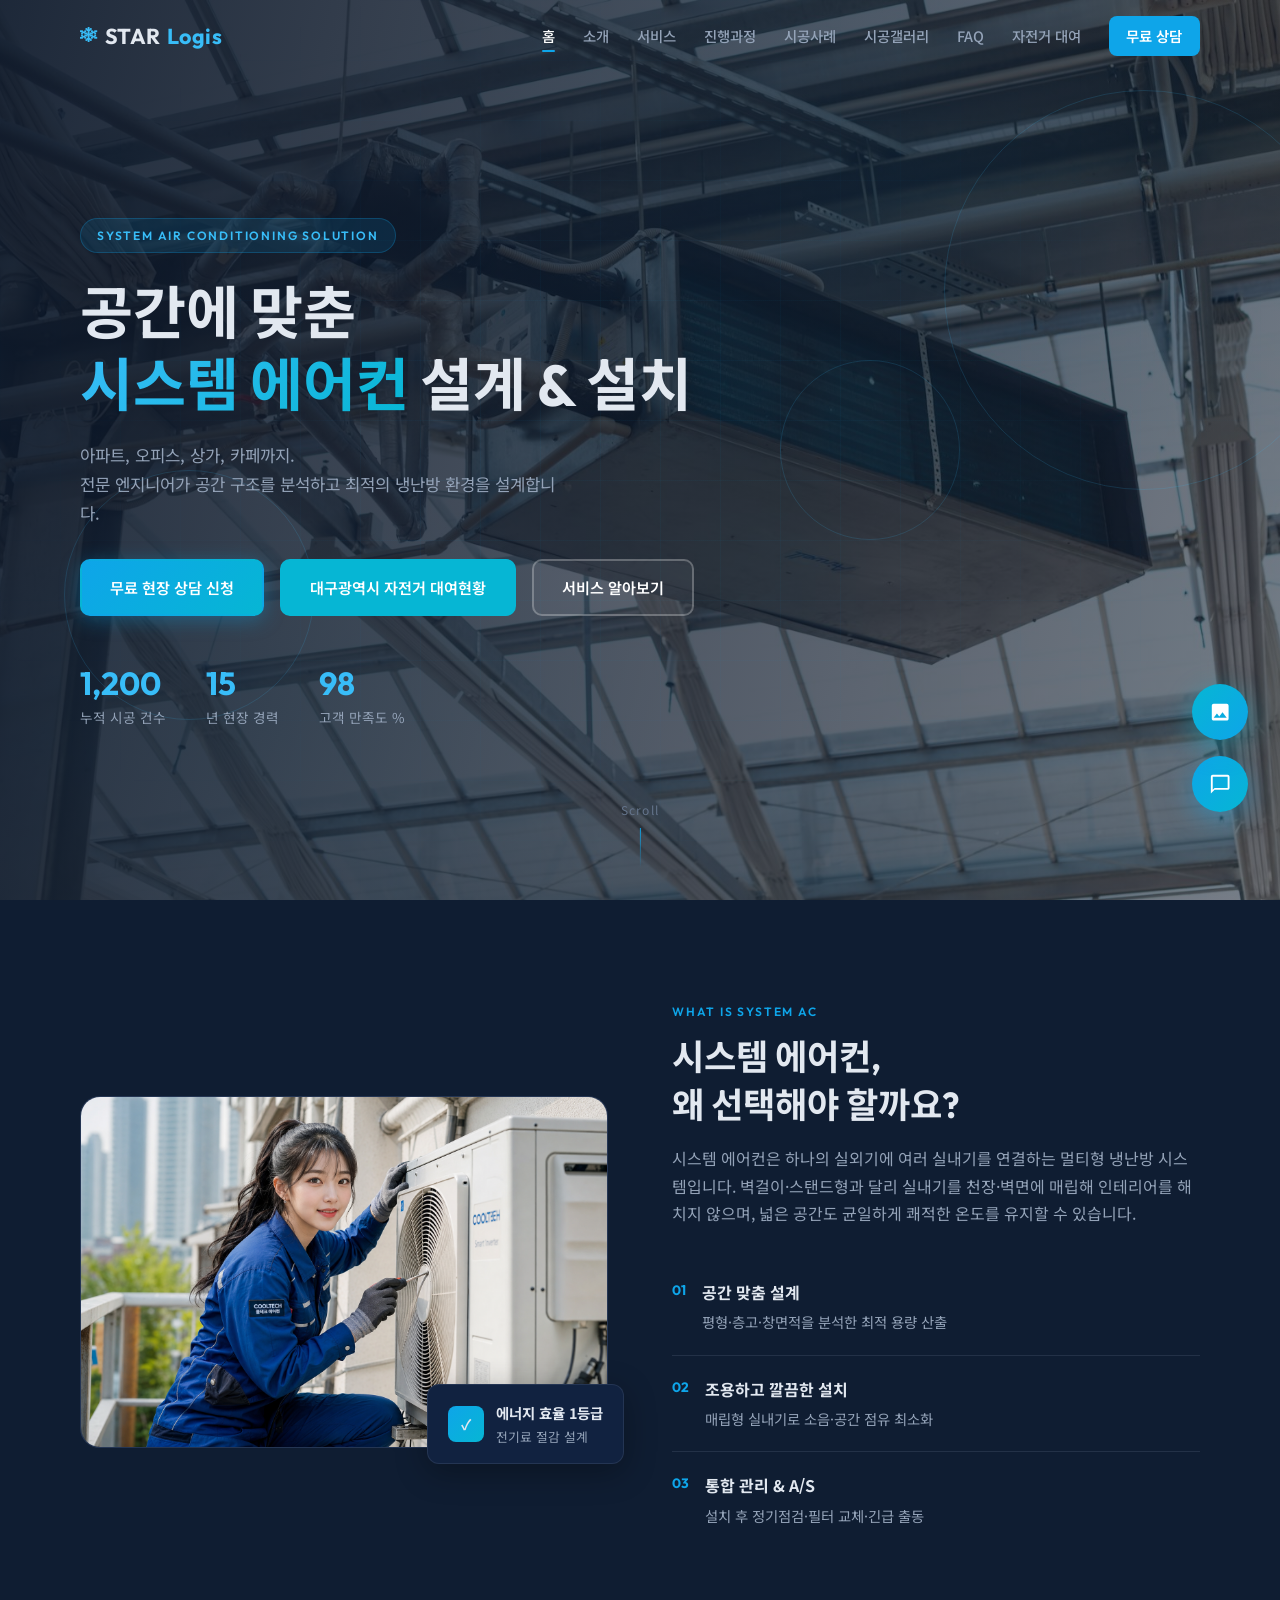
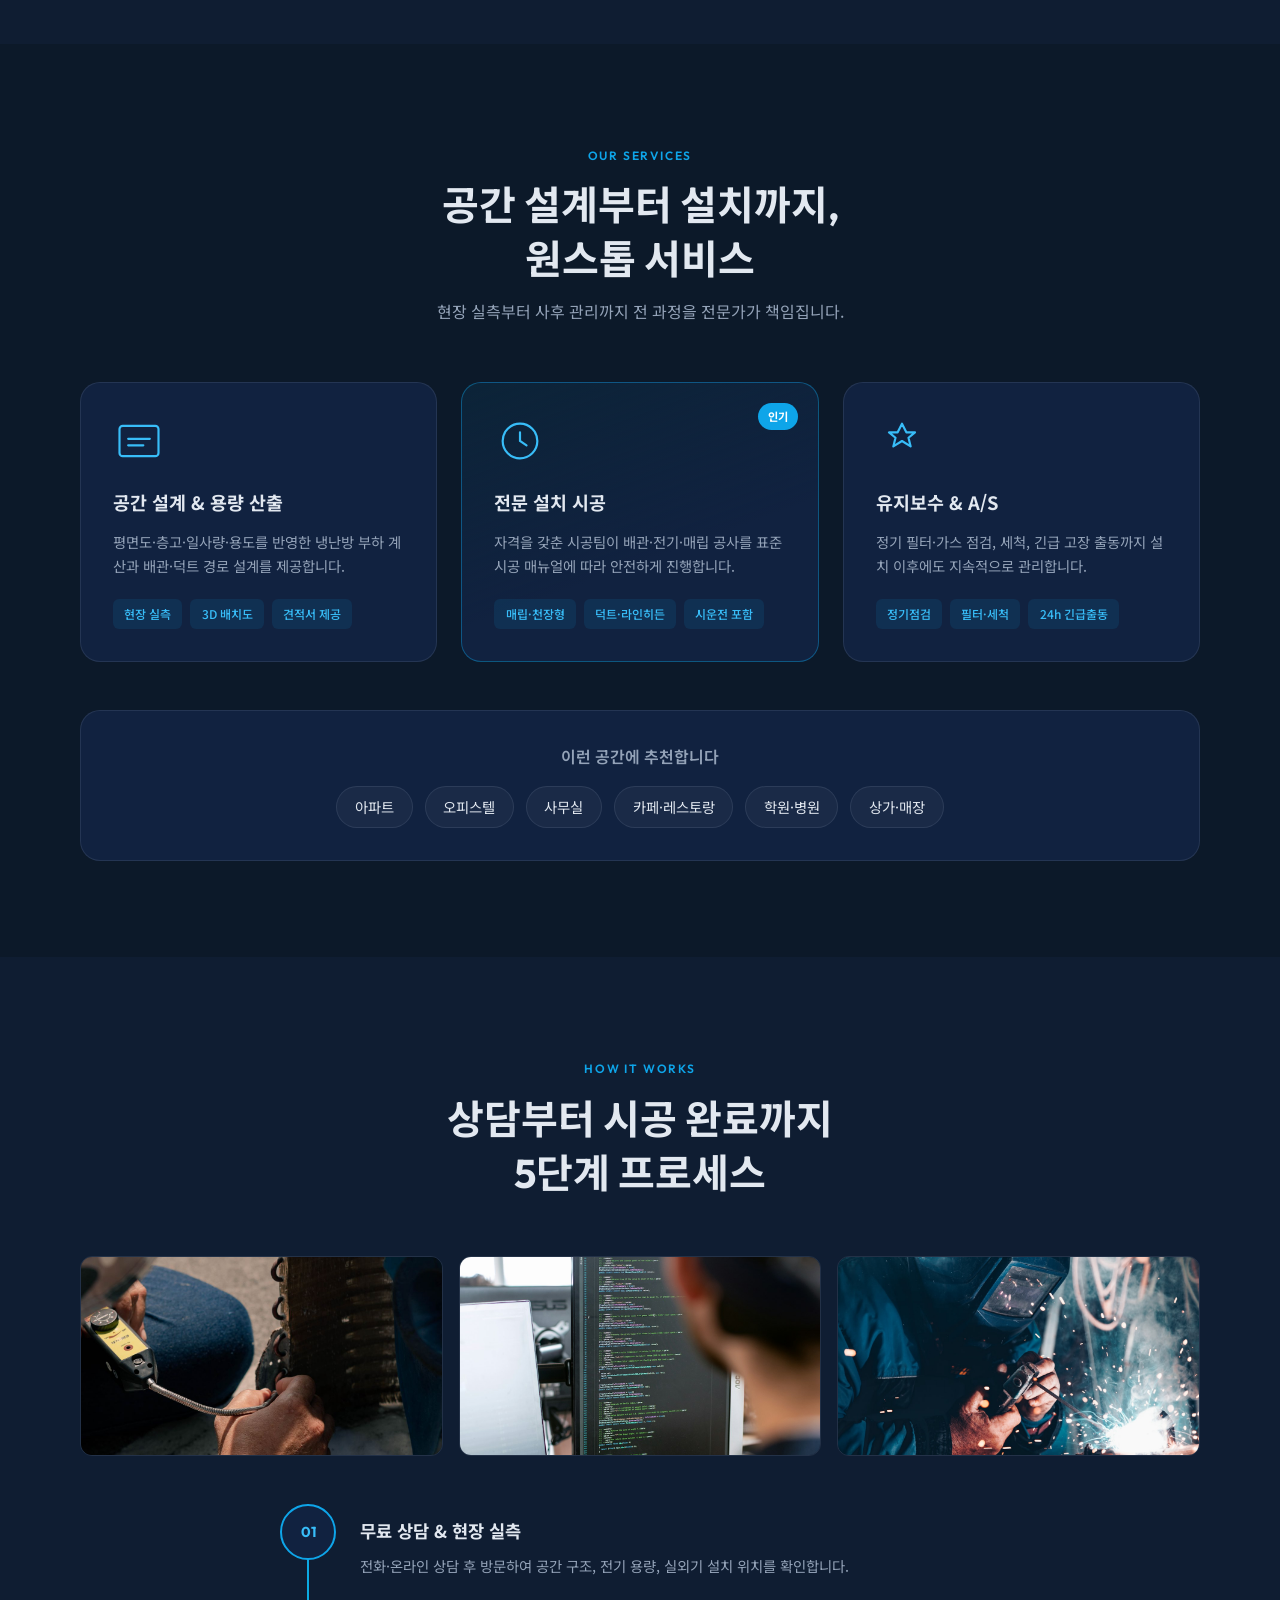
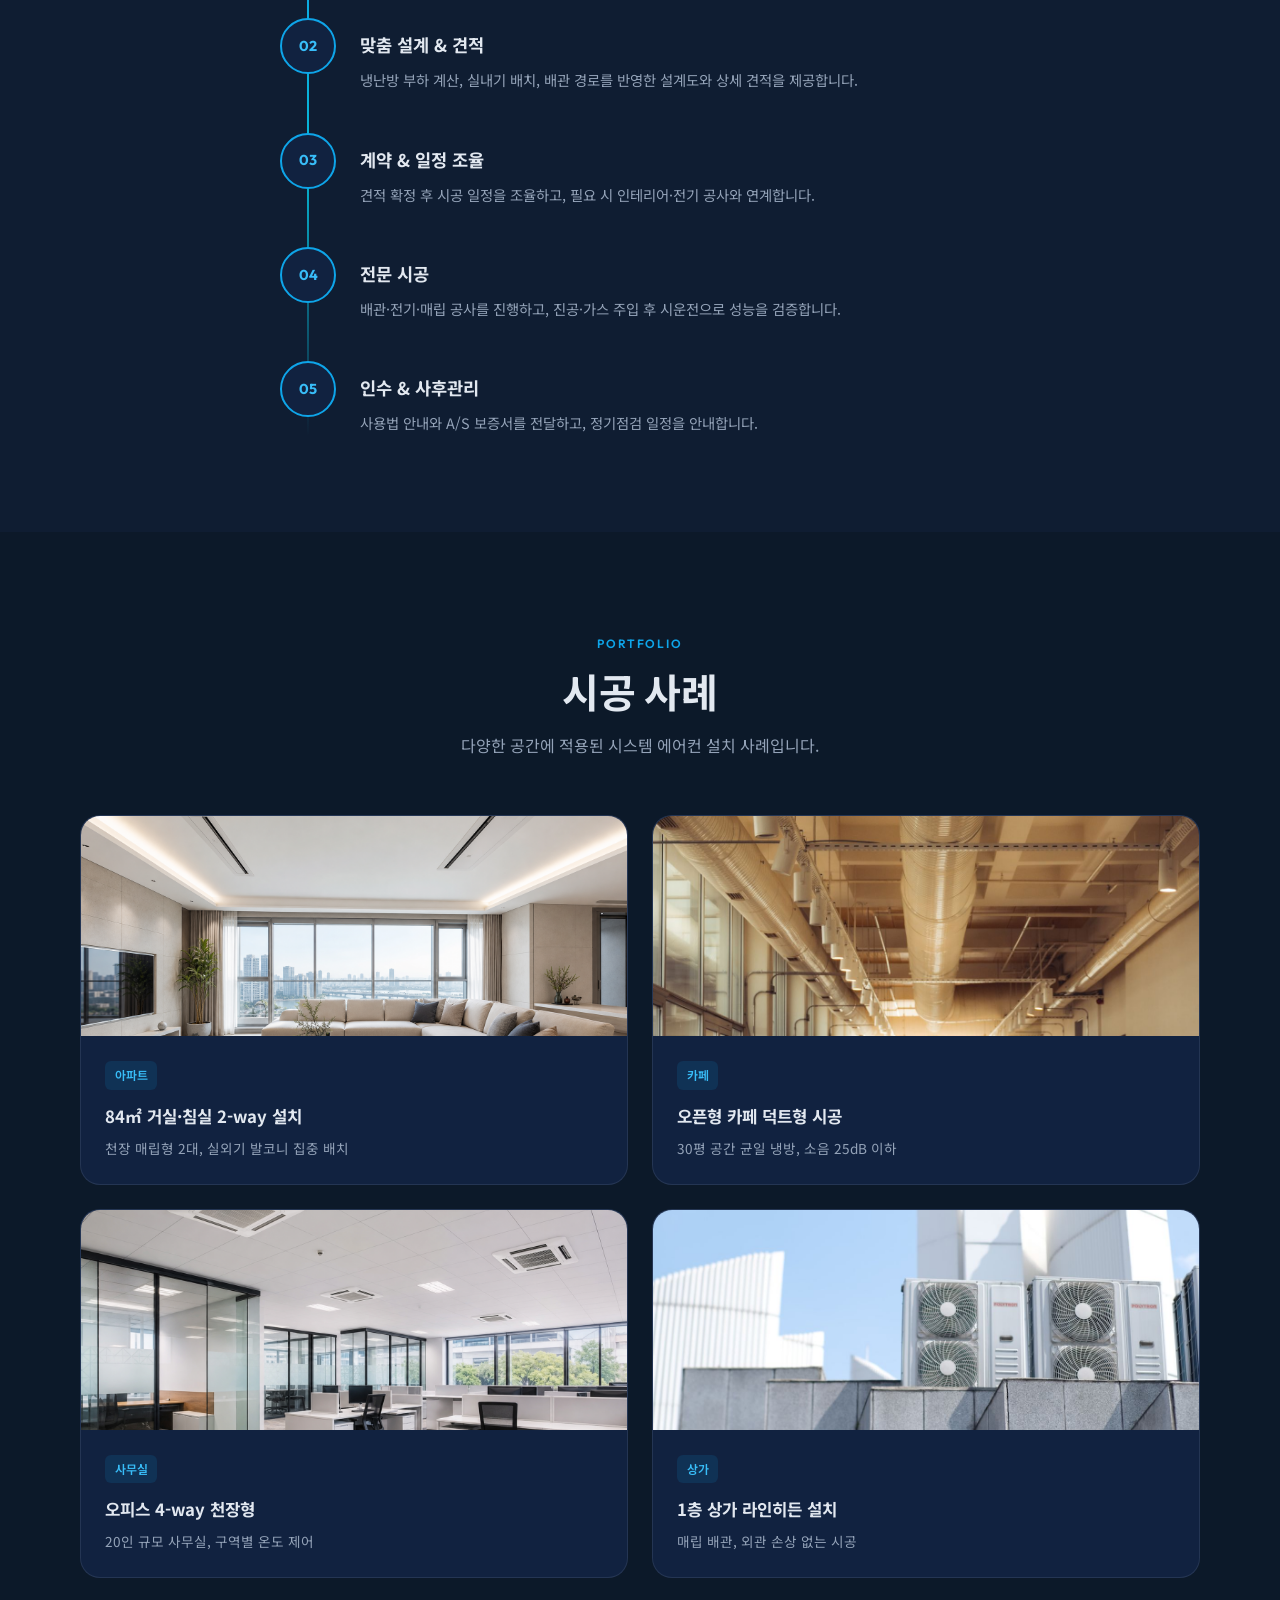
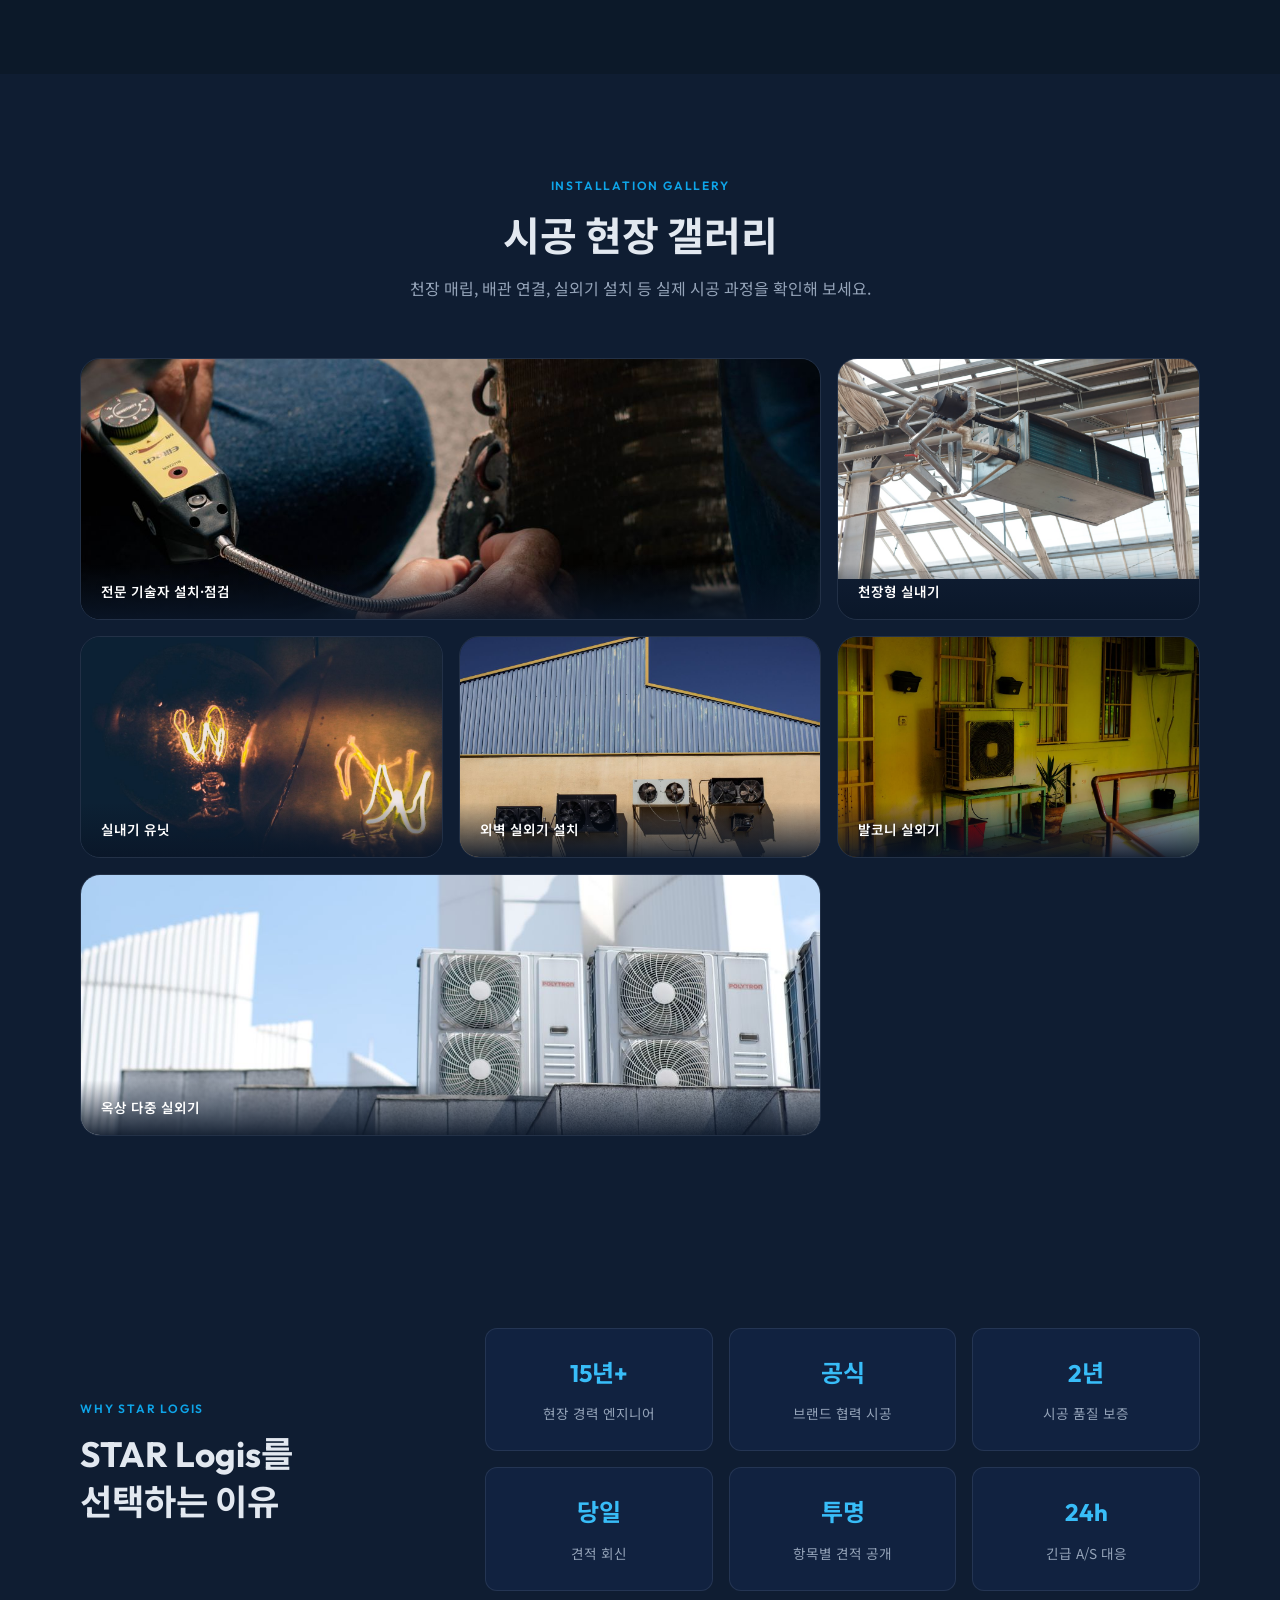
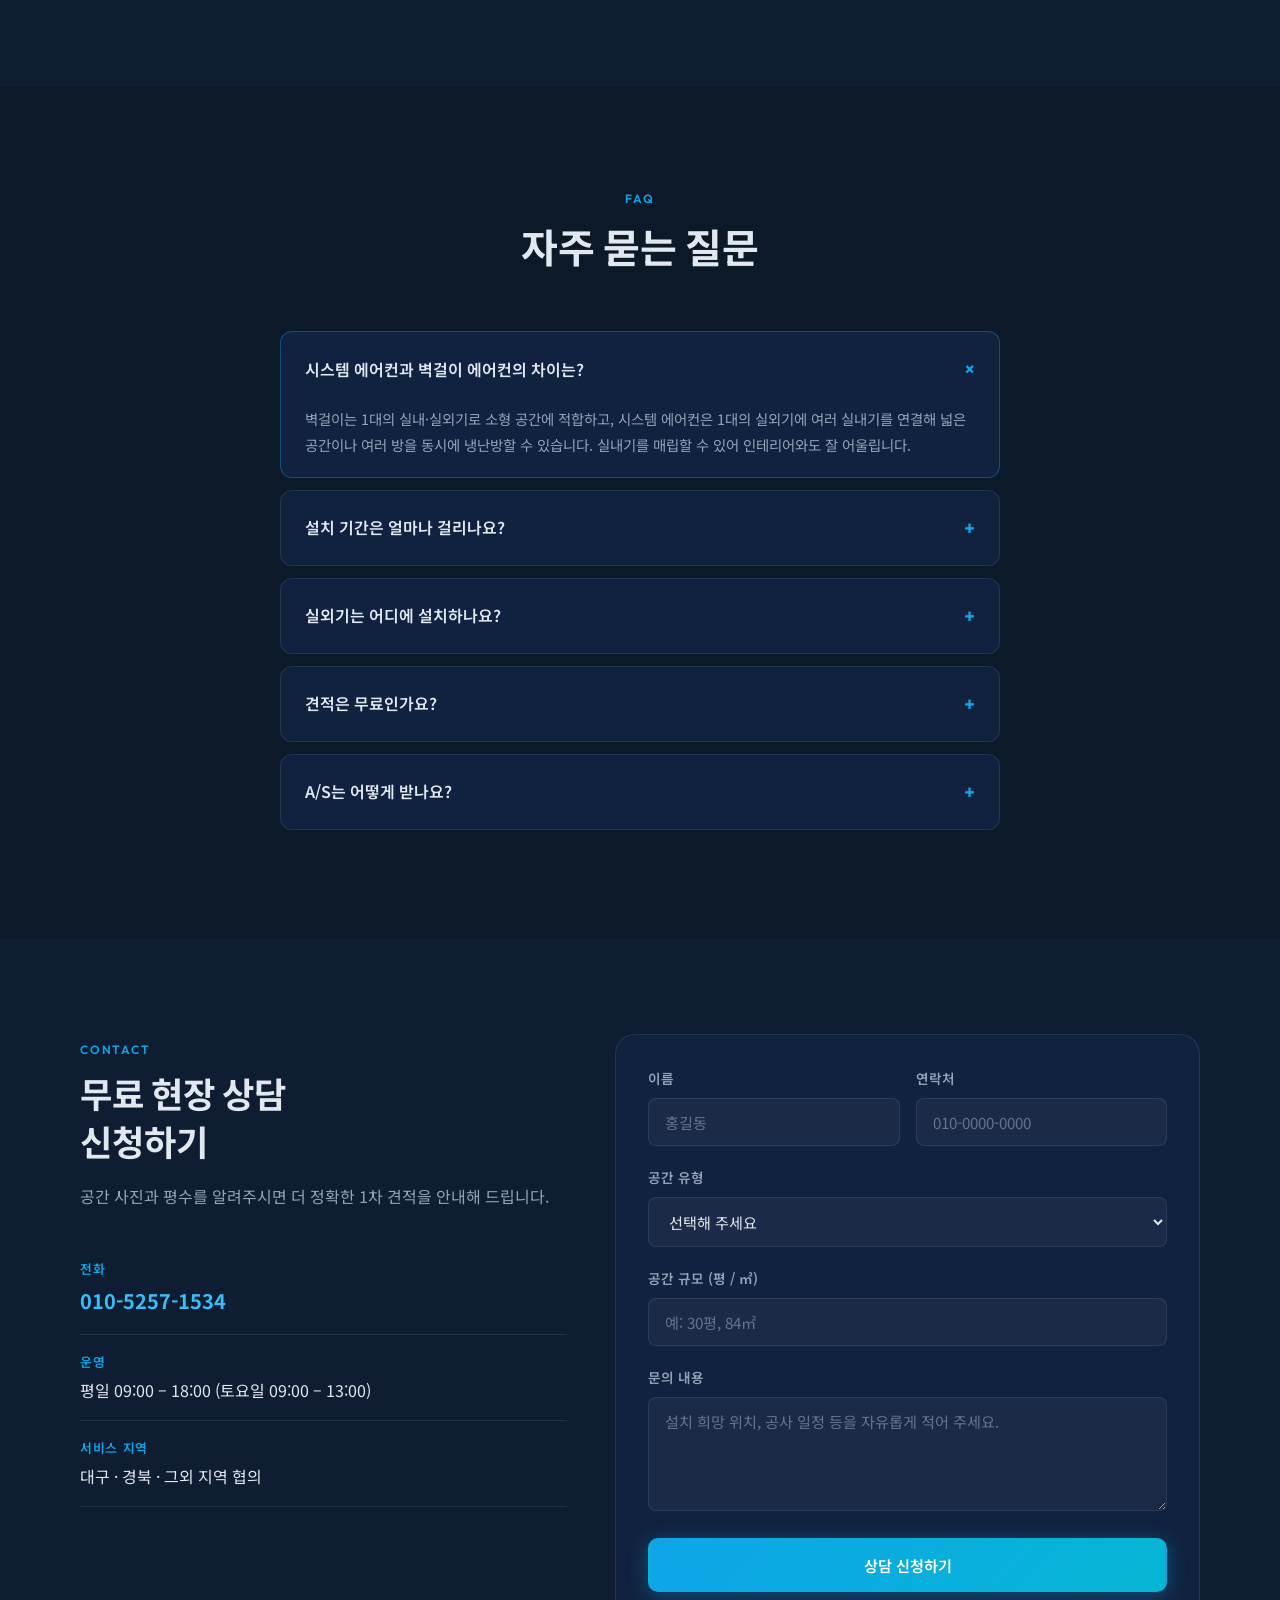
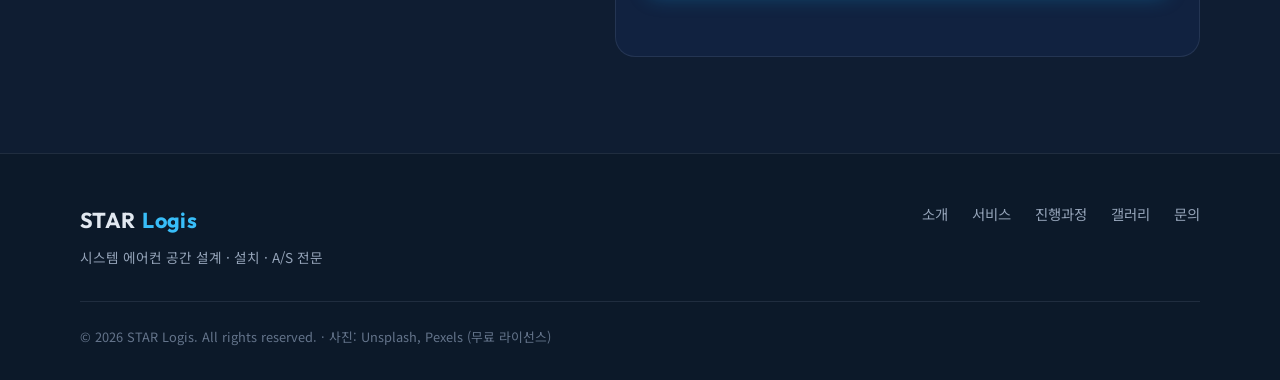
==== commit fa218460: "Add AI image bot, bike rental page, and shared API proxy for GitHub Pages deployment." ====
--- a/index.html
+++ b/index.html
@@ -30,6 +30,7 @@
         <a href="#portfolio" class="nav-link">시공사례</a>
         <a href="#gallery" class="nav-link">시공갤러리</a>
         <a href="#faq" class="nav-link">FAQ</a>
+        <a href="bike-rental.html" class="nav-link">자전거 대여</a>
         <a href="#contact" class="nav-link nav-cta">무료 상담</a>
       </nav>
     </div>
@@ -54,6 +55,7 @@
         </p>
         <div class="hero-actions">
           <a href="#contact" class="btn btn-primary">무료 현장 상담 신청</a>
+          <a href="bike-rental.html" class="btn btn-secondary">대구광역시 자전거 대여현황</a>
           <a href="#services" class="btn btn-outline">서비스 알아보기</a>
         </div>
         <div class="hero-stats">
@@ -82,7 +84,7 @@
         <div class="about-grid">
           <div class="about-visual">
             <div class="about-card about-card-main">
-              <img class="about-photo" src="images/about-ceiling.jpg" alt="천장 매립형 시스템 에어컨 실내기 설치" loading="lazy">
+              <img class="about-photo" src="images/about-ceiling.jpg" alt="에어컨 실외기를 점검·수리하는 전문 기술자" loading="lazy">
             </div>
             <div class="about-card about-card-float">
               <span class="float-icon">✓</span>
@@ -257,7 +259,7 @@
         </div>
         <div class="portfolio-grid">
           <article class="portfolio-item">
-            <img class="portfolio-img" src="images/portfolio-apartment.jpg" alt="아파트 거실 천장형 시스템 에어컨 설치" loading="lazy">
+            <img class="portfolio-img" src="images/portfolio-apartment.jpg" alt="아파트 거실 천장에 1-way 시스템 에어컨 2대 설치" loading="lazy">
             <div class="portfolio-info">
               <span class="portfolio-tag">아파트</span>
               <h3>84㎡ 거실·침실 2-way 설치</h3>
@@ -273,7 +275,7 @@
             </div>
           </article>
           <article class="portfolio-item">
-            <img class="portfolio-img" src="images/portfolio-office.jpg" alt="사무실 4-way 천장형 시스템 에어컨" loading="lazy">
+            <img class="portfolio-img" src="images/portfolio-office.jpg" alt="사무실 천장에 4-way 시스템 에어컨 4대 설치" loading="lazy">
             <div class="portfolio-info">
               <span class="portfolio-tag">사무실</span>
               <h3>오피스 4-way 천장형</h3>
@@ -406,7 +408,7 @@
             <ul class="contact-details">
               <li>
                 <span class="contact-label">전화</span>
-                <a href="tel:1588-0000">1588-0000</a>
+                <a href="tel:01052571534">010-5257-1534</a>
               </li>
               <li>
                 <span class="contact-label">운영</span>
@@ -414,7 +416,7 @@
               </li>
               <li>
                 <span class="contact-label">서비스 지역</span>
-                <span>수도권 전역 · 그 외 지역 협의</span>
+                <span>대구 · 경북 · 그외 지역 협의</span>
               </li>
             </ul>
           </div>
@@ -503,7 +505,7 @@
 
       <div class="chatbot-setup" id="chatbotSetup">
         <p class="chatbot-setup-title">OpenAI API 키 설정</p>
-        <p class="chatbot-setup-desc">GPT API 키를 입력하면 시스템 에어컨 설계·설치·견적 상담을 AI가 도와드립니다.</p>
+        <p class="chatbot-setup-desc">OpenAI API 키는 AI 상담과 이미지 생성에 공통으로 사용됩니다.</p>
         <label class="chatbot-label" for="chatbotApiKey">API Key</label>
         <input class="chatbot-input" type="password" id="chatbotApiKey" placeholder="sk-..." autocomplete="off">
         <label class="chatbot-label" for="chatbotModel">모델</label>
@@ -535,13 +537,63 @@
     </div>
   </div>
 
+  <!-- AI 이미지 생성 (OpenAI DALL·E, 챗봇과 API 키 공유) -->
+  <div class="imagegen" id="imagegen">
+    <button class="imagegen-toggle" id="imagegenToggle" type="button" aria-label="AI 이미지 생성 열기" aria-expanded="false" aria-controls="imagegenPanel">
+      <svg class="imagegen-toggle-icon imagegen-toggle-icon--open" viewBox="0 0 24 24" aria-hidden="true">
+        <path d="M21 19V5c0-1.1-.9-2-2-2H5c-1.1 0-2 .9-2 2v14c0 1.1.9 2 2 2h14c1.1 0 2-.9 2-2zM8.5 13.5l2.5 3.01L14.5 12l4.5 6H5l3.5-4.5z"/>
+      </svg>
+      <svg class="imagegen-toggle-icon imagegen-toggle-icon--close" viewBox="0 0 24 24" aria-hidden="true">
+        <path d="M19 6.41L17.59 5 12 10.59 6.41 5 5 6.41 10.59 12 5 17.59 6.41 19 12 13.41 17.59 19 19 17.59 13.41 12z"/>
+      </svg>
+    </button>
+
+    <div class="imagegen-panel" id="imagegenPanel" aria-hidden="true" role="dialog" aria-labelledby="imagegenTitle">
+      <header class="imagegen-header">
+        <div class="imagegen-header-text">
+          <p class="imagegen-badge">DALL·E</p>
+          <h3 id="imagegenTitle">AI 이미지 생성</h3>
+          <p class="imagegen-style-hint">모든 이미지에 한국 여자 아이돌 스타일이 자동 적용됩니다.</p>
+        </div>
+      </header>
+
+      <div class="imagegen-no-key" id="imagegenNoKey" hidden>
+        <p>API 키가 설정되지 않았습니다.</p>
+        <p class="imagegen-no-key-desc">챗봇과 동일한 OpenAI API 키를 먼저 등록해 주세요.</p>
+        <button class="btn btn-primary btn-full" id="imagegenOpenChat" type="button">챗봇 설정 열기</button>
+      </div>
+
+      <div class="imagegen-body" id="imagegenBody">
+        <form class="imagegen-form" id="imagegenForm">
+          <label class="imagegen-label" for="imagegenPrompt">프롬프트</label>
+          <textarea class="imagegen-textarea" id="imagegenPrompt" rows="3" placeholder="예: 에어컨 실외기 앞에서 수리하는 모습, 카페 인테리어, 여름 콘셉트" maxlength="1000" required></textarea>
+          <label class="imagegen-label" for="imagegenSize">이미지 크기</label>
+          <select class="imagegen-input" id="imagegenSize">
+            <option value="1024x1024" selected>1024 × 1024 (정사각형)</option>
+            <option value="1792x1024">1792 × 1024 (가로)</option>
+            <option value="1024x1792">1024 × 1792 (세로)</option>
+          </select>
+          <button class="btn btn-primary btn-full" id="imagegenSubmit" type="submit">이미지 생성</button>
+          <p class="imagegen-status" id="imagegenStatus" role="status" aria-live="polite"></p>
+        </form>
+
+        <div class="imagegen-gallery-wrap">
+          <h4 class="imagegen-gallery-title">생성된 이미지</h4>
+          <div class="imagegen-gallery" id="imagegenGallery"></div>
+        </div>
+      </div>
+    </div>
+  </div>
+
   <!--
     GPT API 키 설정 방법 (택 1):
     1) config.example.js 를 config.js 로 복사 후 apiKey 입력 → 아래 주석 해제
-    2) 챗봇 우측 하단 버튼 → 설정 화면에서 sk- 키 직접 입력
+    2) 챗봇 우측 하단 버튼 → 설정 화면에서 sk- 키 직접 입력 (이미지 생성과 공유)
   -->
   <!-- <script src="config.js"></script> -->
+  <script src="api-config.js"></script>
   <script src="script.js"></script>
   <script src="chatbot.js"></script>
+  <script src="imagegen.js"></script>
 </body>
 </html>
--- a/style.css
+++ b/style.css
@@ -214,6 +214,18 @@
   background: rgba(14, 165, 233, 0.1);
 }
 
+.btn-secondary {
+  background: var(--accent);
+  color: var(--white);
+  border-color: var(--accent);
+}
+
+.btn-secondary:hover {
+  background: #0891b2;
+  border-color: #0891b2;
+  transform: translateY(-2px);
+}
+
 .btn-full {
   width: 100%;
 }
@@ -1506,6 +1518,276 @@
   width: 1.1rem;
   height: 1.1rem;
   fill: currentColor;
+}
+
+/* ===== Image Generator ===== */
+.imagegen {
+  position: fixed;
+  bottom: 10rem;
+  right: 2rem;
+  z-index: 950;
+}
+
+.imagegen-toggle {
+  width: 3.5rem;
+  height: 3.5rem;
+  border: none;
+  border-radius: 50%;
+  background: linear-gradient(135deg, #06b6d4, var(--primary));
+  color: var(--white);
+  cursor: pointer;
+  box-shadow: 0 8px 28px rgba(6, 182, 212, 0.45);
+  display: flex;
+  align-items: center;
+  justify-content: center;
+  transition: var(--transition);
+}
+
+.imagegen-toggle:hover {
+  transform: scale(1.05);
+  box-shadow: 0 12px 36px rgba(6, 182, 212, 0.55);
+}
+
+.imagegen-toggle svg {
+  width: 1.4rem;
+  height: 1.4rem;
+  fill: currentColor;
+}
+
+.imagegen-toggle-icon--close {
+  display: none;
+}
+
+.imagegen-toggle.open .imagegen-toggle-icon--open {
+  display: none;
+}
+
+.imagegen-toggle.open .imagegen-toggle-icon--close {
+  display: block;
+}
+
+.imagegen-panel {
+  position: absolute;
+  bottom: calc(100% + 1rem);
+  right: 0;
+  width: min(400px, calc(100vw - 2rem));
+  height: min(620px, calc(100vh - 8rem));
+  background: var(--bg-card);
+  border: 1px solid var(--border);
+  border-radius: var(--radius-lg);
+  box-shadow: var(--shadow);
+  display: flex;
+  flex-direction: column;
+  overflow: hidden;
+  opacity: 0;
+  visibility: hidden;
+  transform: translateY(12px) scale(0.96);
+  transition: opacity 0.25s ease, transform 0.25s ease, visibility 0.25s;
+}
+
+.imagegen-panel.open {
+  opacity: 1;
+  visibility: visible;
+  transform: translateY(0) scale(1);
+}
+
+.imagegen-header {
+  padding: 1rem 1.1rem;
+  background: linear-gradient(135deg, #0e7490, var(--primary));
+  color: var(--white);
+}
+
+.imagegen-badge {
+  font-size: 0.65rem;
+  font-weight: 700;
+  letter-spacing: 0.08em;
+  color: var(--primary-light);
+  margin-bottom: 0.15rem;
+}
+
+.imagegen-header h3 {
+  font-size: 1rem;
+  font-weight: 700;
+}
+
+.imagegen-style-hint {
+  margin-top: 0.35rem;
+  font-size: 0.75rem;
+  color: rgba(255, 255, 255, 0.85);
+}
+
+.imagegen-style-note {
+  display: inline-block;
+  margin-top: 0.25rem;
+  font-size: 0.72rem;
+  color: var(--primary-light);
+}
+
+.imagegen-img-error {
+  display: flex;
+  align-items: center;
+  justify-content: center;
+  min-height: 140px;
+  padding: 1rem;
+  border-radius: var(--radius);
+  background: rgba(239, 68, 68, 0.08);
+  color: #fca5a5;
+  font-size: 0.82rem;
+  text-align: center;
+}
+
+.imagegen-body {
+  display: flex;
+  flex-direction: column;
+  flex: 1;
+  min-height: 0;
+  overflow: hidden;
+}
+
+.imagegen-no-key {
+  padding: 1.5rem;
+  text-align: center;
+}
+
+.imagegen-no-key p {
+  font-size: 0.9rem;
+  margin-bottom: 0.5rem;
+}
+
+.imagegen-no-key-desc {
+  color: var(--text-muted);
+  font-size: 0.85rem !important;
+  margin-bottom: 1.25rem !important;
+}
+
+.imagegen-form {
+  padding: 1rem 1.1rem 0.75rem;
+  border-bottom: 1px solid var(--border);
+  flex-shrink: 0;
+}
+
+.imagegen-label {
+  display: block;
+  font-size: 0.78rem;
+  font-weight: 600;
+  margin-bottom: 0.35rem;
+  color: var(--text-muted);
+}
+
+.imagegen-textarea,
+.imagegen-input {
+  width: 100%;
+  padding: 0.65rem 0.75rem;
+  border: 1px solid var(--border);
+  border-radius: 8px;
+  font-family: inherit;
+  font-size: 0.88rem;
+  margin-bottom: 0.75rem;
+  background: rgba(255, 255, 255, 0.04);
+  color: var(--text);
+  transition: border-color var(--transition);
+}
+
+.imagegen-textarea {
+  resize: vertical;
+  min-height: 72px;
+}
+
+.imagegen-textarea:focus,
+.imagegen-input:focus {
+  outline: none;
+  border-color: var(--primary);
+}
+
+.imagegen-input option {
+  background: var(--bg-card);
+}
+
+.imagegen-status {
+  margin-top: 0.5rem;
+  font-size: 0.82rem;
+  text-align: center;
+  min-height: 1.2rem;
+  color: var(--text-muted);
+}
+
+.imagegen-status.success {
+  color: #34d399;
+}
+
+.imagegen-status.error {
+  color: #f87171;
+}
+
+.imagegen-gallery-wrap {
+  flex: 1;
+  min-height: 0;
+  display: flex;
+  flex-direction: column;
+  padding: 0.75rem 1.1rem 1rem;
+  background: var(--bg-section);
+}
+
+.imagegen-gallery-title {
+  font-size: 0.78rem;
+  font-weight: 600;
+  color: var(--text-muted);
+  margin-bottom: 0.65rem;
+  flex-shrink: 0;
+}
+
+.imagegen-gallery {
+  flex: 1;
+  overflow-y: auto;
+  display: flex;
+  flex-direction: column;
+  gap: 0.75rem;
+}
+
+.imagegen-empty {
+  font-size: 0.85rem;
+  color: var(--text-dark);
+  text-align: center;
+  padding: 2rem 0.5rem;
+}
+
+.imagegen-card {
+  background: var(--bg-card);
+  border: 1px solid var(--border);
+  border-radius: var(--radius);
+  overflow: hidden;
+}
+
+.imagegen-card img {
+  width: 100%;
+  display: block;
+  aspect-ratio: 1;
+  object-fit: cover;
+  background: var(--bg-dark);
+}
+
+.imagegen-card figcaption {
+  padding: 0.6rem 0.75rem;
+  font-size: 0.78rem;
+  color: var(--text-muted);
+  line-height: 1.45;
+  border-top: 1px solid var(--border);
+}
+
+.imagegen-card-actions {
+  padding: 0 0.75rem 0.65rem;
+}
+
+.imagegen-download {
+  display: inline-block;
+  font-size: 0.75rem;
+  font-weight: 600;
+  color: var(--primary-light);
+  transition: color var(--transition);
+}
+
+.imagegen-download:hover {
+  color: var(--white);
 }
 
 /* ===== Animations ===== */
@@ -1628,6 +1910,310 @@
     width: calc(100vw - 2rem);
     height: min(520px, calc(100vh - 6rem));
   }
+
+  .imagegen {
+    bottom: 9.5rem;
+    right: 1rem;
+  }
+
+  .imagegen-panel {
+    width: calc(100vw - 2rem);
+    height: min(580px, calc(100vh - 6rem));
+  }
+}
+
+/* ===== Bike rental page ===== */
+.bike-page .bike-hero {
+  padding: 8rem 0 4rem;
+  text-align: center;
+  background: linear-gradient(160deg, var(--bg-dark) 0%, var(--bg-section) 50%, var(--bg-card) 100%);
+  border-bottom: 1px solid var(--border);
+}
+
+.bike-page .bike-hero h1 {
+  font-family: var(--font-display);
+  font-size: clamp(2rem, 5vw, 3rem);
+  margin: 1rem 0;
+  line-height: 1.25;
+}
+
+.bike-page .bike-hero h1 em {
+  font-style: normal;
+  color: var(--primary-light);
+}
+
+.bike-page .bike-hero .hero-desc {
+  max-width: 36rem;
+  margin: 0 auto 1.75rem;
+  color: var(--text-muted);
+}
+
+.bike-back-link {
+  margin-top: 0.5rem;
+}
+
+.bike-list-section {
+  padding-top: 3rem;
+  padding-bottom: 4rem;
+}
+
+.bike-district-bar {
+  display: flex;
+  flex-wrap: wrap;
+  gap: 0.75rem;
+  justify-content: center;
+  margin-bottom: 2rem;
+}
+
+.bike-district-btn {
+  padding: 0.55rem 1.35rem;
+  border: 1px solid var(--border);
+  background: var(--bg-card);
+  color: var(--text);
+  border-radius: 100px;
+  font-size: 0.85rem;
+  font-weight: 600;
+  cursor: pointer;
+  transition: var(--transition);
+  font-family: inherit;
+}
+
+.bike-district-btn:hover {
+  border-color: var(--primary);
+  color: var(--primary-light);
+}
+
+.bike-district-btn.active {
+  background: var(--primary);
+  border-color: var(--primary);
+  color: var(--white);
+}
+
+.bike-summary {
+  display: grid;
+  grid-template-columns: repeat(auto-fit, minmax(140px, 1fr));
+  gap: 1rem;
+  margin-bottom: 2rem;
+}
+
+.bike-summary-card {
+  background: var(--bg-card);
+  border: 1px solid var(--border);
+  border-radius: var(--radius);
+  padding: 1.25rem;
+  text-align: center;
+}
+
+.bike-summary-label {
+  display: block;
+  font-size: 0.8rem;
+  color: var(--text-muted);
+  margin-bottom: 0.35rem;
+}
+
+.bike-summary-card strong {
+  font-family: var(--font-display);
+  font-size: 2rem;
+  color: var(--primary-light);
+}
+
+.bike-summary-unit {
+  font-size: 0.85rem;
+  color: var(--text-muted);
+  margin-left: 0.15rem;
+}
+
+.bike-toolbar {
+  display: flex;
+  flex-wrap: wrap;
+  align-items: center;
+  gap: 1rem;
+  margin-bottom: 2rem;
+}
+
+.bike-search-wrap {
+  flex: 1 1 240px;
+  max-width: 360px;
+}
+
+.bike-search {
+  width: 100%;
+  padding: 0.75rem 1rem;
+  border: 1px solid var(--border);
+  border-radius: var(--radius);
+  background: var(--bg-card);
+  color: var(--text);
+  font-family: inherit;
+  font-size: 0.95rem;
+}
+
+.bike-search:focus {
+  outline: none;
+  border-color: var(--primary);
+  box-shadow: 0 0 0 3px rgba(14, 165, 233, 0.2);
+}
+
+.bike-refresh-btn:disabled {
+  opacity: 0.5;
+  cursor: not-allowed;
+}
+
+.bike-status,
+.bike-error {
+  text-align: center;
+  padding: 3rem 1rem;
+}
+
+.bike-spinner {
+  width: 2.5rem;
+  height: 2.5rem;
+  margin: 0 auto 1rem;
+  border: 3px solid var(--border);
+  border-top-color: var(--primary);
+  border-radius: 50%;
+  animation: bike-spin 0.8s linear infinite;
+}
+
+@keyframes bike-spin {
+  to { transform: rotate(360deg); }
+}
+
+.bike-error p {
+  margin-bottom: 1rem;
+  color: #f87171;
+}
+
+.bike-grid {
+  display: grid;
+  grid-template-columns: repeat(auto-fill, minmax(280px, 1fr));
+  gap: 1.25rem;
+}
+
+.bike-card {
+  background: var(--bg-card);
+  border: 1px solid var(--border);
+  border-radius: var(--radius-lg);
+  padding: 1.25rem;
+  transition: var(--transition);
+}
+
+.bike-card:hover {
+  border-color: rgba(14, 165, 233, 0.35);
+  transform: translateY(-2px);
+}
+
+.bike-card--ok {
+  border-left: 4px solid #22c55e;
+}
+
+.bike-card--low {
+  border-left: 4px solid #f59e0b;
+}
+
+.bike-card--empty {
+  border-left: 4px solid #ef4444;
+}
+
+.bike-card-head {
+  margin-bottom: 1rem;
+}
+
+.bike-line-badge {
+  display: inline-block;
+  font-size: 0.72rem;
+  font-weight: 700;
+  padding: 0.2rem 0.55rem;
+  border-radius: 100px;
+  background: rgba(14, 165, 233, 0.15);
+  color: var(--primary-light);
+  margin-bottom: 0.4rem;
+}
+
+.bike-card-head h3 {
+  font-size: 1.1rem;
+}
+
+.bike-card-stats {
+  display: grid;
+  grid-template-columns: 1fr 1fr;
+  gap: 0.75rem;
+}
+
+.bike-stat {
+  background: rgba(0, 0, 0, 0.2);
+  border-radius: var(--radius);
+  padding: 0.65rem 0.75rem;
+}
+
+.bike-stat--main {
+  grid-column: 1 / -1;
+  display: flex;
+  align-items: baseline;
+  gap: 0.35rem;
+  flex-wrap: wrap;
+}
+
+.bike-stat-label {
+  display: block;
+  font-size: 0.75rem;
+  color: var(--text-muted);
+  width: 100%;
+}
+
+.bike-stat--main .bike-stat-label {
+  width: auto;
+  margin-right: auto;
+}
+
+.bike-stat-value {
+  font-family: var(--font-display);
+  font-size: 1.75rem;
+  color: var(--primary-light);
+}
+
+.bike-stat-unit {
+  font-size: 0.85rem;
+  color: var(--text-muted);
+}
+
+.bike-stat strong:not(.bike-stat-value) {
+  font-size: 1.1rem;
+}
+
+.bike-card-tel {
+  margin-top: 0.85rem;
+  font-size: 0.82rem;
+  color: var(--text-muted);
+}
+
+.bike-empty {
+  grid-column: 1 / -1;
+  text-align: center;
+  padding: 3rem;
+  color: var(--text-muted);
+}
+
+.bike-api-note {
+  margin-top: 2.5rem;
+  text-align: center;
+  font-size: 0.8rem;
+  color: var(--text-dark);
+}
+
+.bike-api-note a {
+  color: var(--primary-light);
+}
+
+.visually-hidden {
+  position: absolute;
+  width: 1px;
+  height: 1px;
+  padding: 0;
+  margin: -1px;
+  overflow: hidden;
+  clip: rect(0, 0, 0, 0);
+  white-space: nowrap;
+  border: 0;
 }
 
 @media (max-width: 480px) {
